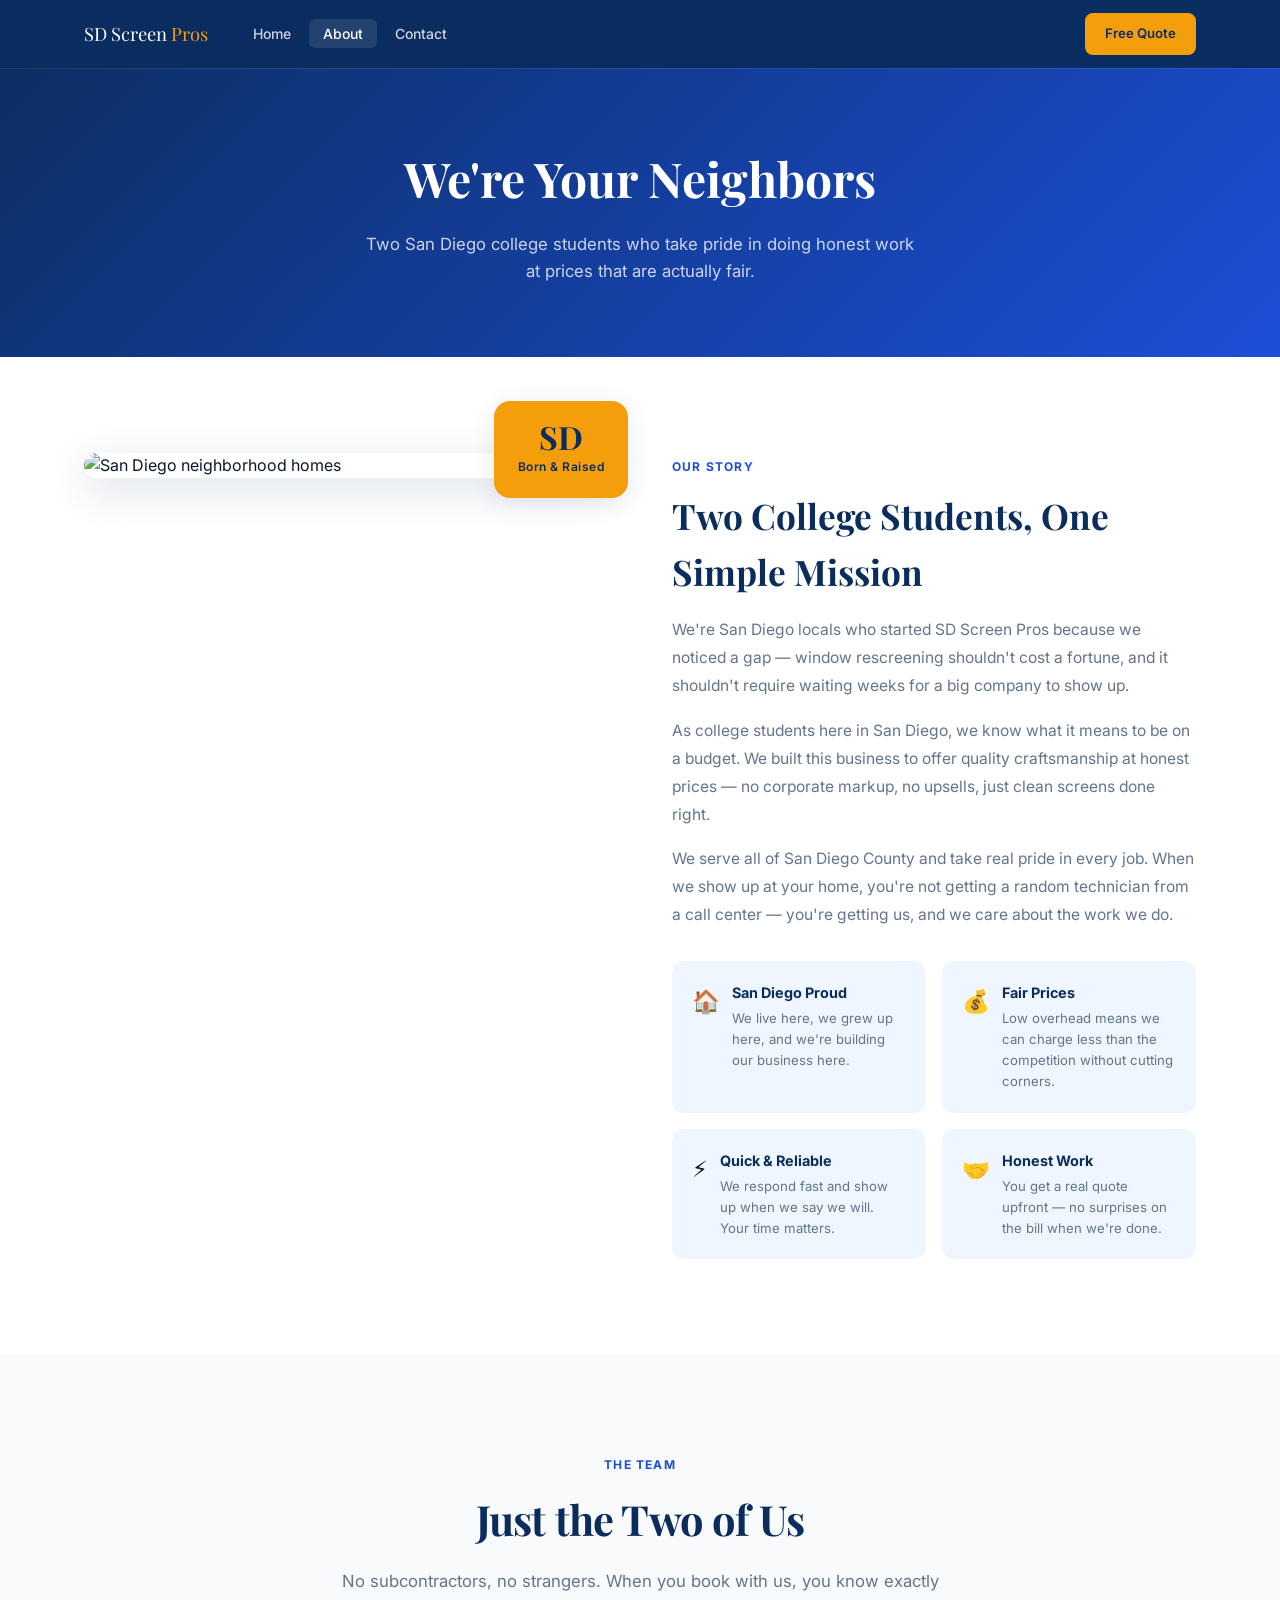
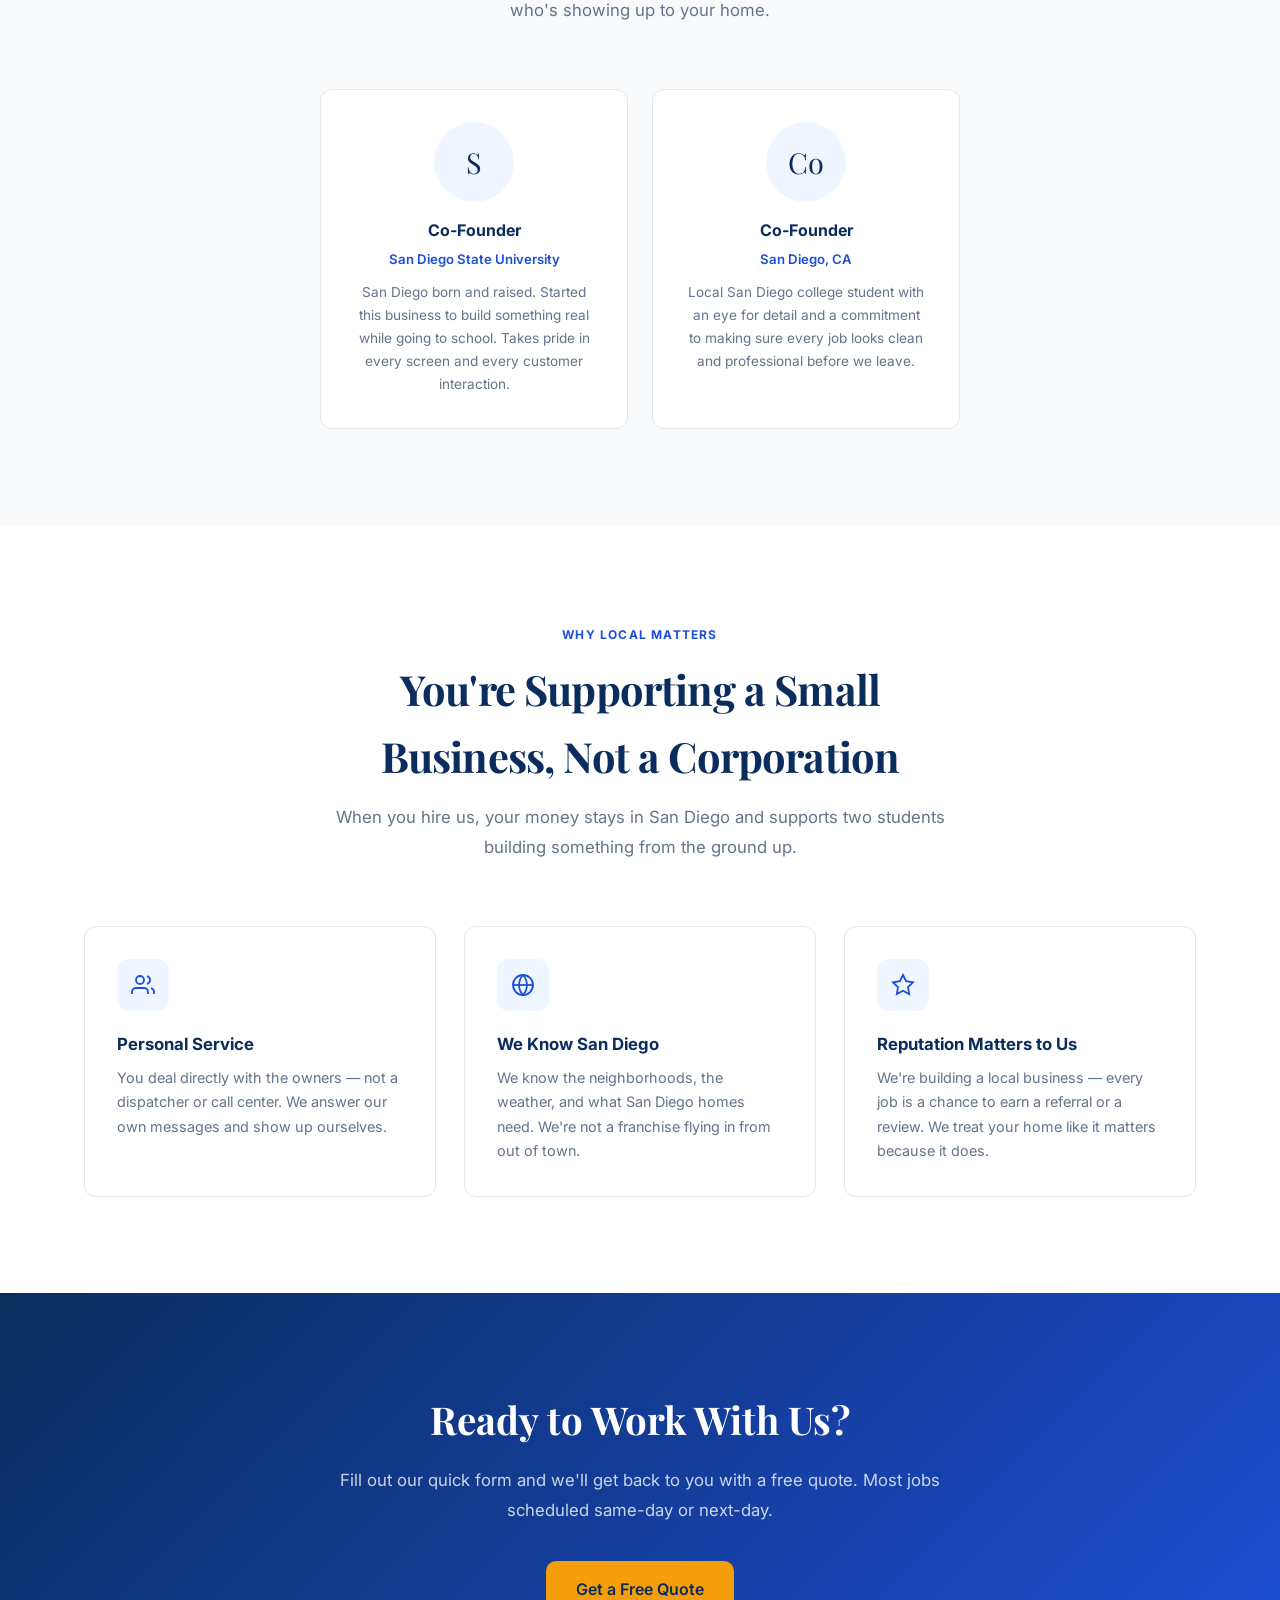
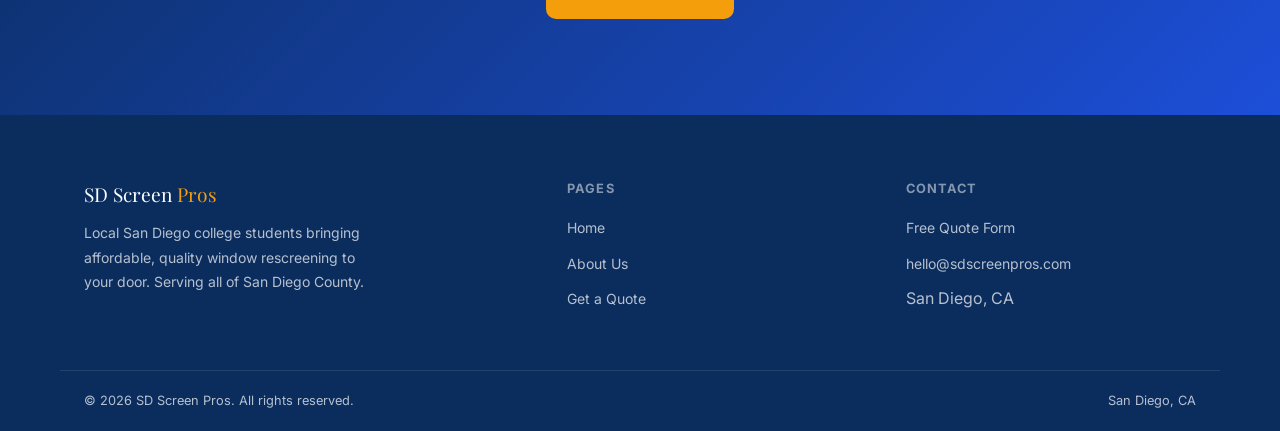
==== about.html @ 2695078f "Initial site — SD Screen Pros Home, About, Contact/quote pages with shared CSS. Pricing: $35/window " ====
<!DOCTYPE html>
<html lang="en">
<head>
  <meta charset="UTF-8" />
  <meta name="viewport" content="width=device-width, initial-scale=1.0" />
  <title>About Us — SD Screen Pros</title>
  <meta name="description" content="Two San Diego college students offering affordable window rescreening across San Diego County. Learn about our story and mission." />
  <link rel="preconnect" href="https://fonts.googleapis.com" />
  <link rel="preconnect" href="https://fonts.gstatic.com" crossorigin />
  <link rel="stylesheet" href="styles.css" />
</head>
<body>

  <nav class="nav" id="main-nav">
    <div class="nav-inner">
      <a href="index.html" class="nav-logo">SD Screen <span>Pros</span></a>
      <ul class="nav-links">
        <li><a href="index.html">Home</a></li>
        <li><a href="about.html" class="active">About</a></li>
        <li><a href="contact.html">Contact</a></li>
      </ul>
      <div style="margin-left:auto;">
        <a href="contact.html" class="btn btn-primary btn-sm nav-cta">Free Quote</a>
      </div>
      <button class="nav-hamburger" aria-label="Open menu" aria-expanded="false">
        <span></span><span></span><span></span>
      </button>
    </div>
  </nav>

  <div class="nav-drawer" id="nav-drawer">
    <a href="index.html">Home</a>
    <a href="about.html">About</a>
    <a href="contact.html">Contact</a>
    <a href="contact.html" class="btn btn-primary btn-md">Get Free Quote</a>
  </div>

  <main>

    <div class="page-hero">
      <h1>We're Your Neighbors</h1>
      <p>Two San Diego college students who take pride in doing honest work at prices that are actually fair.</p>
    </div>

    <!-- OUR STORY -->
    <section class="section">
      <div class="container">
        <div class="about-grid">
          <div class="about-img-wrap">
            <img
              src="https://images.unsplash.com/photo-1560518883-ce09059eeffa?w=800&q=80&fit=crop&auto=format"
              alt="San Diego neighborhood homes"
            />
            <div class="about-badge-float">
              <span class="big">SD</span>
              <span class="small">Born &amp; Raised</span>
            </div>
          </div>
          <div class="about-content">
            <span class="section-label">Our Story</span>
            <h2>Two College Students, One Simple Mission</h2>
            <p>We're San Diego locals who started SD Screen Pros because we noticed a gap — window rescreening shouldn't cost a fortune, and it shouldn't require waiting weeks for a big company to show up.</p>
            <p>As college students here in San Diego, we know what it means to be on a budget. We built this business to offer quality craftsmanship at honest prices — no corporate markup, no upsells, just clean screens done right.</p>
            <p>We serve all of San Diego County and take real pride in every job. When we show up at your home, you're not getting a random technician from a call center — you're getting us, and we care about the work we do.</p>

            <div class="about-values">
              <div class="value-item">
                <div class="value-icon">🏠</div>
                <div>
                  <h4>San Diego Proud</h4>
                  <p>We live here, we grew up here, and we're building our business here.</p>
                </div>
              </div>
              <div class="value-item">
                <div class="value-icon">💰</div>
                <div>
                  <h4>Fair Prices</h4>
                  <p>Low overhead means we can charge less than the competition without cutting corners.</p>
                </div>
              </div>
              <div class="value-item">
                <div class="value-icon">⚡</div>
                <div>
                  <h4>Quick &amp; Reliable</h4>
                  <p>We respond fast and show up when we say we will. Your time matters.</p>
                </div>
              </div>
              <div class="value-item">
                <div class="value-icon">🤝</div>
                <div>
                  <h4>Honest Work</h4>
                  <p>You get a real quote upfront — no surprises on the bill when we're done.</p>
                </div>
              </div>
            </div>
          </div>
        </div>
      </div>
    </section>

    <!-- TEAM -->
    <section class="section bg-cream">
      <div class="container">
        <div class="section-header">
          <span class="section-label">The Team</span>
          <h2>Just the Two of Us</h2>
          <p>No subcontractors, no strangers. When you book with us, you know exactly who's showing up to your home.</p>
        </div>
        <div class="team-grid" style="max-width:640px;margin:0 auto;">
          <div class="team-card">
            <div class="team-avatar">S</div>
            <h3>Co-Founder</h3>
            <p class="role">San Diego State University</p>
            <p>San Diego born and raised. Started this business to build something real while going to school. Takes pride in every screen and every customer interaction.</p>
          </div>
          <div class="team-card">
            <div class="team-avatar">Co</div>
            <h3>Co-Founder</h3>
            <p class="role">San Diego, CA</p>
            <p>Local San Diego college student with an eye for detail and a commitment to making sure every job looks clean and professional before we leave.</p>
          </div>
        </div>
      </div>
    </section>

    <!-- WHY LOCAL MATTERS -->
    <section class="section">
      <div class="container">
        <div class="section-header">
          <span class="section-label">Why Local Matters</span>
          <h2>You're Supporting a Small Business, Not a Corporation</h2>
          <p>When you hire us, your money stays in San Diego and supports two students building something from the ground up.</p>
        </div>
        <div class="features-grid">
          <div class="feature-card">
            <div class="feature-icon">
              <svg width="24" height="24" viewBox="0 0 24 24" fill="none" stroke="currentColor" stroke-width="1.8"><path d="M17 21v-2a4 4 0 0 0-4-4H5a4 4 0 0 0-4 4v2"/><circle cx="9" cy="7" r="4"/><path d="M23 21v-2a4 4 0 0 0-3-3.87"/><path d="M16 3.13a4 4 0 0 1 0 7.75"/></svg>
            </div>
            <h3>Personal Service</h3>
            <p>You deal directly with the owners — not a dispatcher or call center. We answer our own messages and show up ourselves.</p>
          </div>
          <div class="feature-card">
            <div class="feature-icon">
              <svg width="24" height="24" viewBox="0 0 24 24" fill="none" stroke="currentColor" stroke-width="1.8"><circle cx="12" cy="12" r="10"/><line x1="2" y1="12" x2="22" y2="12"/><path d="M12 2a15.3 15.3 0 0 1 4 10 15.3 15.3 0 0 1-4 10 15.3 15.3 0 0 1-4-10 15.3 15.3 0 0 1 4-10z"/></svg>
            </div>
            <h3>We Know San Diego</h3>
            <p>We know the neighborhoods, the weather, and what San Diego homes need. We're not a franchise flying in from out of town.</p>
          </div>
          <div class="feature-card">
            <div class="feature-icon">
              <svg width="24" height="24" viewBox="0 0 24 24" fill="none" stroke="currentColor" stroke-width="1.8"><polygon points="12 2 15.09 8.26 22 9.27 17 14.14 18.18 21.02 12 17.77 5.82 21.02 7 14.14 2 9.27 8.91 8.26 12 2"/></svg>
            </div>
            <h3>Reputation Matters to Us</h3>
            <p>We're building a local business — every job is a chance to earn a referral or a review. We treat your home like it matters because it does.</p>
          </div>
        </div>
      </div>
    </section>

    <!-- CTA -->
    <section class="cta-section">
      <div class="cta-inner">
        <h2>Ready to Work With Us?</h2>
        <p>Fill out our quick form and we'll get back to you with a free quote. Most jobs scheduled same-day or next-day.</p>
        <div class="cta-actions">
          <a href="contact.html" class="btn btn-primary btn-lg">Get a Free Quote</a>
        </div>
      </div>
    </section>

  </main>

  <footer class="footer">
    <div class="footer-top">
      <div class="footer-brand">
        <div class="footer-brand-name">SD Screen <span>Pros</span></div>
        <p class="footer-tagline">Local San Diego college students bringing affordable, quality window rescreening to your door. Serving all of San Diego County.</p>
      </div>
      <div class="footer-col">
        <h4>Pages</h4>
        <ul>
          <li><a href="index.html">Home</a></li>
          <li><a href="about.html">About Us</a></li>
          <li><a href="contact.html">Get a Quote</a></li>
        </ul>
      </div>
      <div class="footer-col">
        <h4>Contact</h4>
        <ul>
          <li><a href="contact.html">Free Quote Form</a></li>
          <li><a href="mailto:hello@sdscreenpros.com">hello@sdscreenpros.com</a></li>
          <li>San Diego, CA</li>
        </ul>
      </div>
    </div>
    <div class="footer-bottom">
      <span>&copy; 2026 SD Screen Pros. All rights reserved.</span>
      <span>San Diego, CA</span>
    </div>
  </footer>

  <script>
    const hamburger = document.querySelector('.nav-hamburger');
    const drawer = document.getElementById('nav-drawer');
    hamburger.addEventListener('click', () => {
      const open = drawer.classList.toggle('open');
      hamburger.setAttribute('aria-expanded', open);
    });
  </script>
</body>
</html>
---- styles.css ----
@import url('https://fonts.googleapis.com/css2?family=Inter:wght@400;500;600;700&family=Playfair+Display:wght@700&display=swap');

*, *::before, *::after { box-sizing: border-box; margin: 0; padding: 0; }

:root {
  --navy:   #0B2D5E;
  --blue:   #1D4ED8;
  --sky:    #3B82F6;
  --amber:  #F59E0B;
  --amber-dark: #D97706;
  --cream:  #F8FAFC;
  --light:  #EFF6FF;
  --stone:  #64748B;
  --dark:   #0F172A;
  --border: #E2E8F0;
  --radius: 12px;
  --shadow: 0 4px 24px rgba(11,45,94,0.10);
  --shadow-lg: 0 12px 40px rgba(11,45,94,0.16);
  --nav-h:  68px;
  --font:   'Inter', system-ui, sans-serif;
  --display:'Playfair Display', Georgia, serif;
  --max:    1160px;
}

html { scroll-behavior: smooth; }
body { font-family: var(--font); color: var(--dark); background: #fff; line-height: 1.6; }
img  { display: block; max-width: 100%; }
a    { color: inherit; text-decoration: none; }
ul   { list-style: none; }

/* ── NAV ── */
.nav {
  position: fixed; top: 0; left: 0; right: 0; z-index: 100;
  height: var(--nav-h);
  background: rgba(11,45,94,0.97);
  backdrop-filter: blur(12px);
  box-shadow: 0 1px 0 rgba(255,255,255,0.08);
}
.nav-inner {
  max-width: var(--max); margin: 0 auto; padding: 0 24px;
  height: 100%; display: flex; align-items: center; gap: 32px;
}
.nav-logo {
  font-family: var(--display); font-size: 1.15rem;
  color: #fff; flex-shrink: 0; letter-spacing: -0.01em;
}
.nav-logo span { color: var(--amber); }
.nav-links { display: flex; gap: 4px; flex: 1; }
.nav-links a {
  font-size: 0.875rem; font-weight: 500; color: rgba(255,255,255,0.8);
  padding: 6px 14px; border-radius: 6px; transition: all 0.2s;
}
.nav-links a:hover, .nav-links a.active { color: #fff; background: rgba(255,255,255,0.1); }
.nav-cta {
  background: var(--amber); color: var(--navy) !important;
  font-weight: 700; padding: 8px 18px !important;
  border-radius: 8px !important; background: var(--amber) !important;
}
.nav-cta:hover { background: var(--amber-dark) !important; }
.nav-hamburger {
  display: none; background: none; border: none; cursor: pointer;
  padding: 6px; margin-left: auto;
}
.nav-hamburger span {
  display: block; width: 22px; height: 2px;
  background: #fff; margin: 5px 0; border-radius: 2px; transition: 0.3s;
}

/* ── BUTTONS ── */
.btn {
  display: inline-flex; align-items: center; justify-content: center;
  gap: 8px; font-family: var(--font); font-weight: 600;
  border-radius: 10px; cursor: pointer; border: 2px solid transparent;
  transition: all 0.2s; text-decoration: none; white-space: nowrap;
}
.btn-primary { background: var(--amber); color: var(--navy); border-color: var(--amber); }
.btn-primary:hover { background: var(--amber-dark); border-color: var(--amber-dark); transform: translateY(-1px); box-shadow: 0 4px 16px rgba(245,158,11,0.35); }
.btn-outline { background: transparent; color: #fff; border-color: rgba(255,255,255,0.5); }
.btn-outline:hover { background: rgba(255,255,255,0.1); border-color: #fff; }
.btn-navy { background: var(--navy); color: #fff; border-color: var(--navy); }
.btn-navy:hover { background: #0a2550; transform: translateY(-1px); box-shadow: var(--shadow); }
.btn-lg { padding: 14px 28px; font-size: 1rem; }
.btn-md { padding: 11px 22px; font-size: 0.9rem; }
.btn-sm { padding: 8px 16px; font-size: 0.825rem; }

/* ── HERO ── */
.hero {
  padding-top: var(--nav-h);
  background: linear-gradient(135deg, var(--navy) 0%, #1a4a8a 60%, #1D4ED8 100%);
  min-height: 92vh; display: flex; align-items: center; position: relative; overflow: hidden;
}
.hero::before {
  content: ''; position: absolute; inset: 0;
  background: url("data:image/svg+xml,%3Csvg width='60' height='60' viewBox='0 0 60 60' xmlns='http://www.w3.org/2000/svg'%3E%3Cg fill='none' fill-rule='evenodd'%3E%3Cg fill='%23ffffff' fill-opacity='0.03'%3E%3Cpath d='M36 34v-4h-2v4h-4v2h4v4h2v-4h4v-2h-4zm0-30V0h-2v4h-4v2h4v4h2V6h4V4h-4zM6 34v-4H4v4H0v2h4v4h2v-4h4v-2H6zM6 4V0H4v4H0v2h4v4h2V6h4V4H6z'/%3E%3C/g%3E%3C/g%3E%3C/svg%3E");
}
.hero-inner {
  max-width: var(--max); margin: 0 auto; padding: 80px 24px;
  display: grid; grid-template-columns: 1fr 420px; gap: 64px; align-items: center;
  position: relative; z-index: 1;
}
.hero-badge {
  display: inline-flex; align-items: center; gap: 8px;
  background: rgba(245,158,11,0.15); border: 1px solid rgba(245,158,11,0.35);
  color: var(--amber); font-size: 0.8rem; font-weight: 600;
  letter-spacing: 0.06em; text-transform: uppercase;
  padding: 6px 14px; border-radius: 999px; margin-bottom: 20px;
}
.hero-badge::before { content: '●'; font-size: 0.5rem; }
.hero h1 {
  font-family: var(--display); font-size: clamp(2.4rem, 5vw, 3.6rem);
  color: #fff; line-height: 1.15; margin-bottom: 20px; letter-spacing: -0.02em;
}
.hero h1 em { font-style: normal; color: var(--amber); }
.hero-sub { font-size: 1.1rem; color: rgba(255,255,255,0.78); margin-bottom: 36px; max-width: 520px; line-height: 1.75; }
.hero-actions { display: flex; gap: 14px; flex-wrap: wrap; margin-bottom: 48px; }
.hero-trust { display: flex; gap: 24px; flex-wrap: wrap; }
.trust-item { display: flex; align-items: center; gap: 8px; color: rgba(255,255,255,0.7); font-size: 0.85rem; }
.trust-item svg { color: var(--amber); flex-shrink: 0; }

.hero-card {
  background: #fff; border-radius: 20px; padding: 36px; box-shadow: var(--shadow-lg);
}
.hero-card-title { font-size: 1.1rem; font-weight: 700; color: var(--navy); margin-bottom: 4px; }
.hero-card-sub { font-size: 0.875rem; color: var(--stone); margin-bottom: 28px; }
.price-row {
  display: flex; justify-content: space-between; align-items: center;
  padding: 14px 0; border-bottom: 1px solid var(--border);
}
.price-row:last-of-type { border-bottom: none; margin-bottom: 24px; }
.price-label { font-size: 0.9rem; font-weight: 500; color: var(--dark); }
.price-amount { font-size: 1.05rem; font-weight: 700; color: var(--navy); }
.price-note { font-size: 0.75rem; color: var(--stone); font-weight: 400; }

/* ── SECTION COMMONS ── */
.section { padding: 96px 0; }
.section-sm { padding: 64px 0; }
.container { max-width: var(--max); margin: 0 auto; padding: 0 24px; }
.section-label {
  display: inline-block; font-size: 0.75rem; font-weight: 700;
  letter-spacing: 0.1em; text-transform: uppercase;
  color: var(--blue); margin-bottom: 12px;
}
.section-header { text-align: center; max-width: 640px; margin: 0 auto 64px; }
.section-header h2 {
  font-family: var(--display); font-size: clamp(1.8rem, 3.5vw, 2.6rem);
  color: var(--navy); margin-bottom: 14px; letter-spacing: -0.02em;
}
.section-header p { color: var(--stone); font-size: 1.05rem; line-height: 1.75; }
.bg-cream { background: var(--cream); }
.bg-navy { background: var(--navy); }
.bg-light { background: var(--light); }

/* ── WHY US ── */
.features-grid {
  display: grid; grid-template-columns: repeat(3, 1fr); gap: 28px;
}
.feature-card {
  background: #fff; border-radius: var(--radius); padding: 32px;
  border: 1px solid var(--border); transition: all 0.25s;
}
.feature-card:hover { box-shadow: var(--shadow); transform: translateY(-3px); }
.feature-icon {
  width: 52px; height: 52px; border-radius: 12px;
  background: var(--light); display: flex; align-items: center;
  justify-content: center; margin-bottom: 20px; color: var(--blue);
}
.feature-card h3 { font-size: 1.05rem; font-weight: 700; color: var(--navy); margin-bottom: 8px; }
.feature-card p { font-size: 0.9rem; color: var(--stone); line-height: 1.7; }

/* ── HOW IT WORKS ── */
.steps-grid { display: grid; grid-template-columns: repeat(3, 1fr); gap: 32px; position: relative; }
.steps-grid::before {
  content: ''; position: absolute; top: 36px; left: 15%; right: 15%; height: 2px;
  background: repeating-linear-gradient(90deg, var(--border) 0, var(--border) 8px, transparent 8px, transparent 16px);
  z-index: 0;
}
.step { text-align: center; position: relative; z-index: 1; }
.step-num {
  width: 72px; height: 72px; border-radius: 50%;
  background: var(--navy); color: #fff;
  font-family: var(--display); font-size: 1.5rem; font-weight: 700;
  display: flex; align-items: center; justify-content: center;
  margin: 0 auto 20px; box-shadow: 0 4px 16px rgba(11,45,94,0.25);
}
.step h3 { font-size: 1rem; font-weight: 700; color: var(--navy); margin-bottom: 8px; }
.step p { font-size: 0.875rem; color: var(--stone); line-height: 1.7; }

/* ── PRICING ── */
.pricing-card {
  max-width: 520px; margin: 0 auto;
  background: #fff; border-radius: 20px; padding: 48px;
  box-shadow: var(--shadow-lg); border: 2px solid var(--light); text-align: center;
}
.pricing-main-price {
  font-family: var(--display); font-size: 3.5rem; color: var(--navy);
  font-weight: 700; line-height: 1; margin: 16px 0 4px;
}
.pricing-main-price span { font-size: 1.4rem; font-weight: 400; color: var(--stone); }
.pricing-desc { color: var(--stone); font-size: 0.95rem; margin-bottom: 32px; }
.pricing-features { text-align: left; margin-bottom: 36px; }
.pricing-features li {
  display: flex; align-items: flex-start; gap: 10px;
  padding: 10px 0; border-bottom: 1px solid var(--border);
  font-size: 0.9rem; color: var(--dark);
}
.pricing-features li:last-child { border-bottom: none; }
.check { color: var(--blue); flex-shrink: 0; margin-top: 2px; }

/* ── CTA BANNER ── */
.cta-section { padding: 96px 0; background: linear-gradient(135deg, var(--navy), #1D4ED8); }
.cta-inner { max-width: 680px; margin: 0 auto; text-align: center; padding: 0 24px; }
.cta-inner h2 { font-family: var(--display); font-size: clamp(1.8rem, 3vw, 2.4rem); color: #fff; margin-bottom: 16px; }
.cta-inner p { color: rgba(255,255,255,0.78); font-size: 1.05rem; margin-bottom: 36px; line-height: 1.75; }
.cta-actions { display: flex; gap: 14px; justify-content: center; flex-wrap: wrap; }

/* ── ABOUT PAGE ── */
.page-hero {
  padding: calc(var(--nav-h) + 72px) 24px 72px;
  background: linear-gradient(135deg, var(--navy), #1D4ED8);
  text-align: center;
}
.page-hero h1 { font-family: var(--display); font-size: clamp(2rem, 4vw, 3rem); color: #fff; margin-bottom: 14px; }
.page-hero p { color: rgba(255,255,255,0.78); font-size: 1.05rem; max-width: 560px; margin: 0 auto; }

.about-grid { display: grid; grid-template-columns: 1fr 1fr; gap: 64px; align-items: start; }
.about-img-wrap { position: relative; }
.about-img-wrap img { width: 100%; border-radius: 20px; box-shadow: var(--shadow-lg); }
.about-badge-float {
  position: absolute; bottom: -20px; right: -20px;
  background: var(--amber); color: var(--navy);
  border-radius: 16px; padding: 20px 24px; text-align: center;
  box-shadow: var(--shadow);
}
.about-badge-float .big { font-family: var(--display); font-size: 2rem; font-weight: 700; display: block; line-height: 1; }
.about-badge-float .small { font-size: 0.75rem; font-weight: 600; letter-spacing: 0.04em; }
.about-content h2 { font-family: var(--display); font-size: clamp(1.6rem, 3vw, 2.2rem); color: var(--navy); margin-bottom: 16px; }
.about-content p { color: var(--stone); font-size: 0.975rem; line-height: 1.8; margin-bottom: 16px; }
.about-values { display: grid; grid-template-columns: 1fr 1fr; gap: 16px; margin-top: 32px; }
.value-item {
  background: var(--light); border-radius: 12px; padding: 20px;
  display: flex; gap: 12px; align-items: flex-start;
}
.value-icon { font-size: 1.4rem; flex-shrink: 0; margin-top: 2px; }
.value-item h4 { font-size: 0.9rem; font-weight: 700; color: var(--navy); margin-bottom: 4px; }
.value-item p { font-size: 0.825rem; color: var(--stone); line-height: 1.6; margin: 0; }

/* ── TEAM ── */
.team-grid { display: grid; grid-template-columns: repeat(auto-fit, minmax(240px, 1fr)); gap: 24px; }
.team-card {
  background: #fff; border-radius: var(--radius); padding: 32px;
  border: 1px solid var(--border); text-align: center; transition: all 0.25s;
}
.team-card:hover { box-shadow: var(--shadow); transform: translateY(-3px); }
.team-avatar {
  width: 80px; height: 80px; border-radius: 50%;
  background: var(--light); margin: 0 auto 16px;
  display: flex; align-items: center; justify-content: center;
  font-family: var(--display); font-size: 1.8rem; color: var(--navy);
}
.team-card h3 { font-size: 1rem; font-weight: 700; color: var(--navy); margin-bottom: 4px; }
.team-card .role { font-size: 0.825rem; color: var(--blue); font-weight: 600; margin-bottom: 10px; }
.team-card p { font-size: 0.85rem; color: var(--stone); line-height: 1.7; }

/* ── CONTACT / QUOTE FORM ── */
.contact-grid { display: grid; grid-template-columns: 340px 1fr; gap: 48px; align-items: start; }
.contact-info h2 { font-family: var(--display); font-size: 1.8rem; color: var(--navy); margin-bottom: 12px; }
.contact-info > p { color: var(--stone); font-size: 0.95rem; line-height: 1.75; margin-bottom: 32px; }
.contact-detail { display: flex; gap: 14px; margin-bottom: 20px; align-items: flex-start; }
.contact-detail-icon {
  width: 42px; height: 42px; border-radius: 10px; background: var(--light);
  display: flex; align-items: center; justify-content: center;
  color: var(--blue); flex-shrink: 0;
}
.contact-detail-text strong { display: block; font-size: 0.8rem; font-weight: 600; color: var(--stone); text-transform: uppercase; letter-spacing: 0.05em; margin-bottom: 2px; }
.contact-detail-text span { font-size: 0.95rem; color: var(--dark); }

.quote-form {
  background: #fff; border-radius: 20px; padding: 40px;
  box-shadow: var(--shadow-lg); border: 1px solid var(--border);
}
.quote-form h3 { font-size: 1.25rem; font-weight: 700; color: var(--navy); margin-bottom: 4px; }
.quote-form .form-sub { font-size: 0.875rem; color: var(--stone); margin-bottom: 28px; }
.form-row { display: grid; grid-template-columns: 1fr 1fr; gap: 16px; }
.form-group { margin-bottom: 18px; }
.form-group label { display: block; font-size: 0.825rem; font-weight: 600; color: var(--dark); margin-bottom: 6px; }
.form-group input,
.form-group select,
.form-group textarea {
  width: 100%; padding: 11px 14px; border: 1.5px solid var(--border);
  border-radius: 8px; font-family: var(--font); font-size: 0.9rem;
  color: var(--dark); background: #fff; transition: border-color 0.2s;
  outline: none;
}
.form-group input:focus,
.form-group select:focus,
.form-group textarea:focus { border-color: var(--sky); box-shadow: 0 0 0 3px rgba(59,130,246,0.12); }
.form-group textarea { resize: vertical; min-height: 110px; }
.form-submit { width: 100%; padding: 14px; font-size: 1rem; border: none; }
.form-success {
  display: none; text-align: center; padding: 24px;
  background: #f0fdf4; border-radius: 12px; color: #166534;
}
.form-success.show { display: block; }

/* ── FOOTER ── */
.footer { background: var(--navy); color: rgba(255,255,255,0.7); }
.footer-top {
  max-width: var(--max); margin: 0 auto; padding: 64px 24px 48px;
  display: grid; grid-template-columns: 1.5fr 1fr 1fr; gap: 48px;
}
.footer-brand-name { font-family: var(--display); font-size: 1.2rem; color: #fff; margin-bottom: 12px; }
.footer-brand-name span { color: var(--amber); }
.footer-tagline { font-size: 0.875rem; line-height: 1.75; max-width: 280px; }
.footer-col h4 { font-size: 0.8rem; font-weight: 700; text-transform: uppercase; letter-spacing: 0.08em; color: rgba(255,255,255,0.5); margin-bottom: 16px; }
.footer-col ul li { margin-bottom: 10px; }
.footer-col ul li a { font-size: 0.875rem; transition: color 0.2s; }
.footer-col ul li a:hover { color: #fff; }
.footer-bottom {
  border-top: 1px solid rgba(255,255,255,0.1);
  max-width: var(--max); margin: 0 auto; padding: 20px 24px;
  display: flex; justify-content: space-between; align-items: center;
  font-size: 0.8rem;
}

/* ── MOBILE ── */
.nav-drawer {
  position: fixed; top: var(--nav-h); left: 0; right: 0; bottom: 0;
  background: var(--navy); z-index: 99; display: flex; flex-direction: column;
  padding: 24px; gap: 8px; transform: translateX(100%); transition: transform 0.3s;
}
.nav-drawer.open { transform: translateX(0); }
.nav-drawer a {
  color: rgba(255,255,255,0.85); font-size: 1.1rem; font-weight: 500;
  padding: 14px 16px; border-radius: 10px; transition: all 0.2s;
}
.nav-drawer a:hover { background: rgba(255,255,255,0.1); color: #fff; }
.nav-drawer .btn-primary { margin-top: 8px; text-align: center; }

@media (max-width: 900px) {
  .nav-links { display: none; }
  .nav-cta { display: none; }
  .nav-hamburger { display: block; }
  .hero-inner { grid-template-columns: 1fr; gap: 48px; }
  .hero-card { max-width: 420px; }
  .features-grid { grid-template-columns: 1fr; }
  .steps-grid { grid-template-columns: 1fr; }
  .steps-grid::before { display: none; }
  .about-grid { grid-template-columns: 1fr; }
  .about-badge-float { display: none; }
  .contact-grid { grid-template-columns: 1fr; }
  .form-row { grid-template-columns: 1fr; }
  .footer-top { grid-template-columns: 1fr; gap: 32px; }
  .footer-bottom { flex-direction: column; gap: 8px; text-align: center; }
}
@media (max-width: 600px) {
  .hero-actions { flex-direction: column; }
  .hero-actions .btn { width: 100%; }
  .pricing-card { padding: 32px 24px; }
  .quote-form { padding: 28px 20px; }
  .team-grid { grid-template-columns: 1fr; }
}
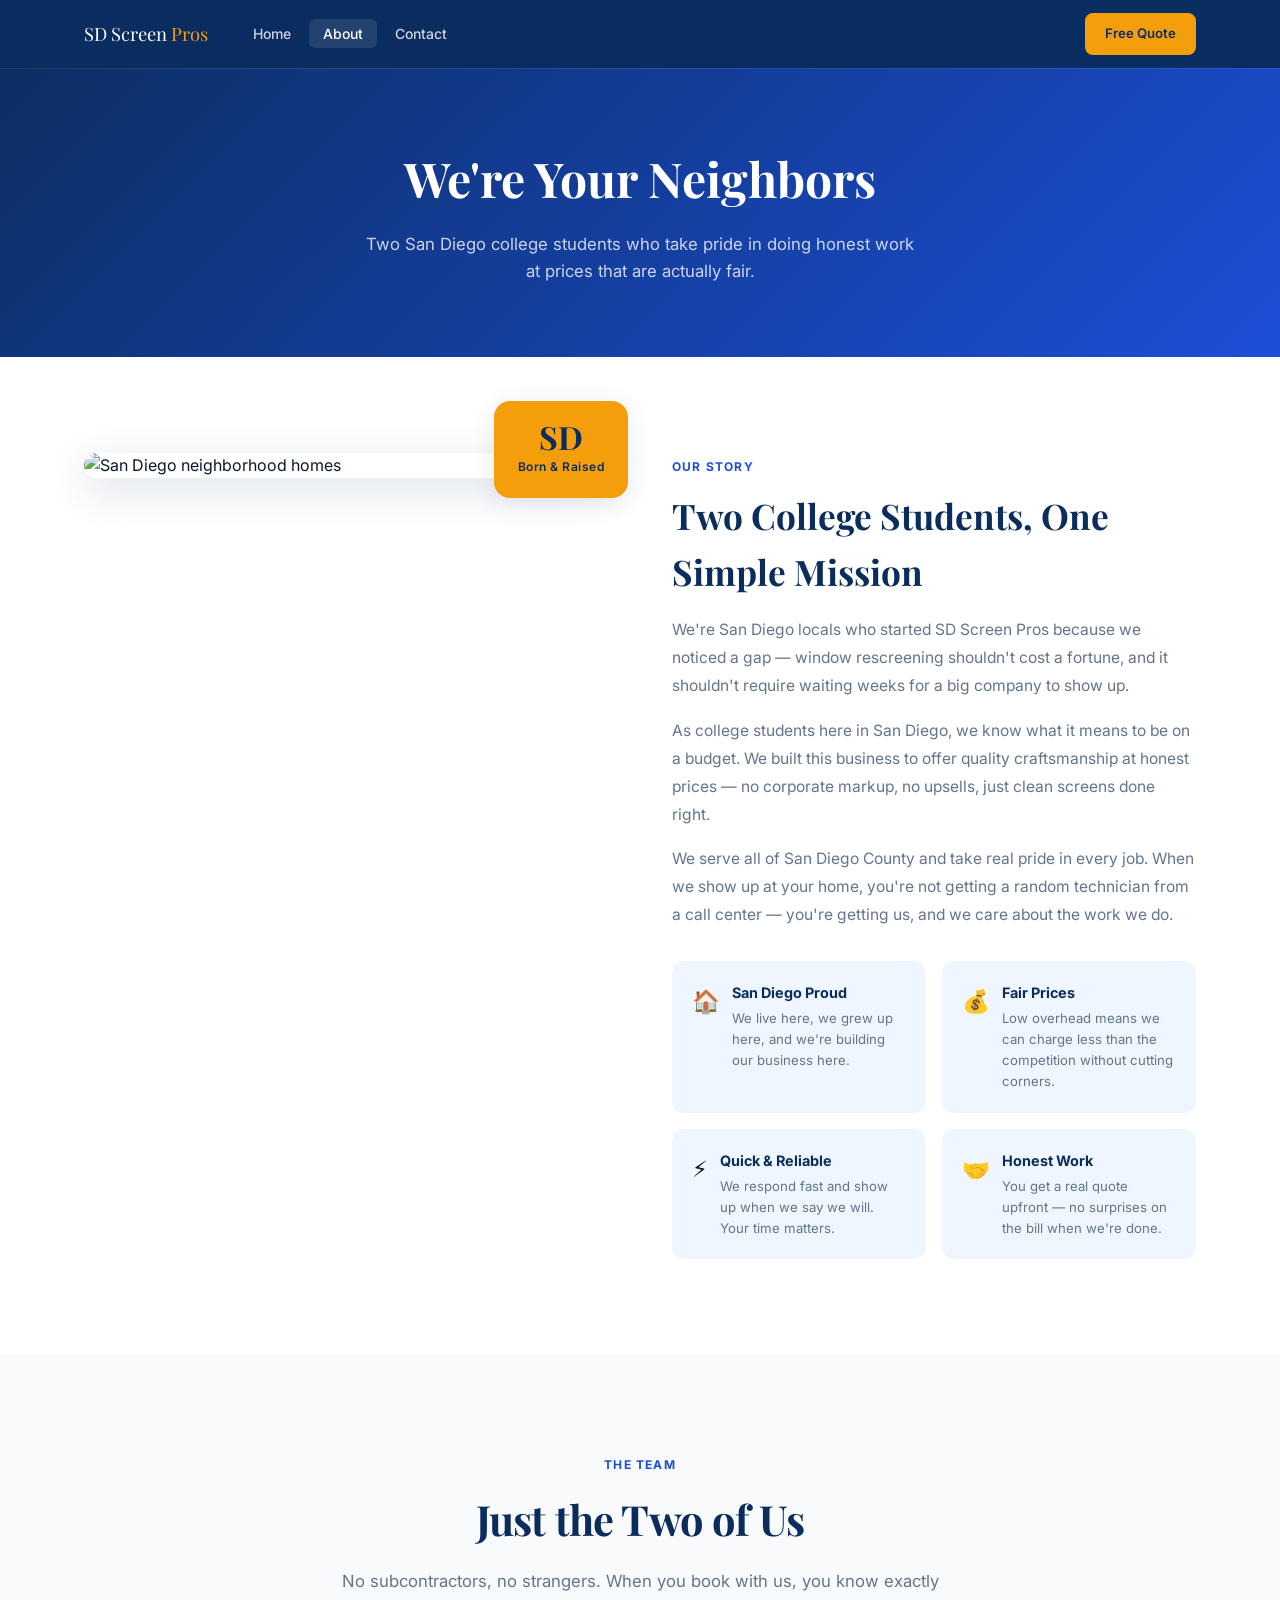
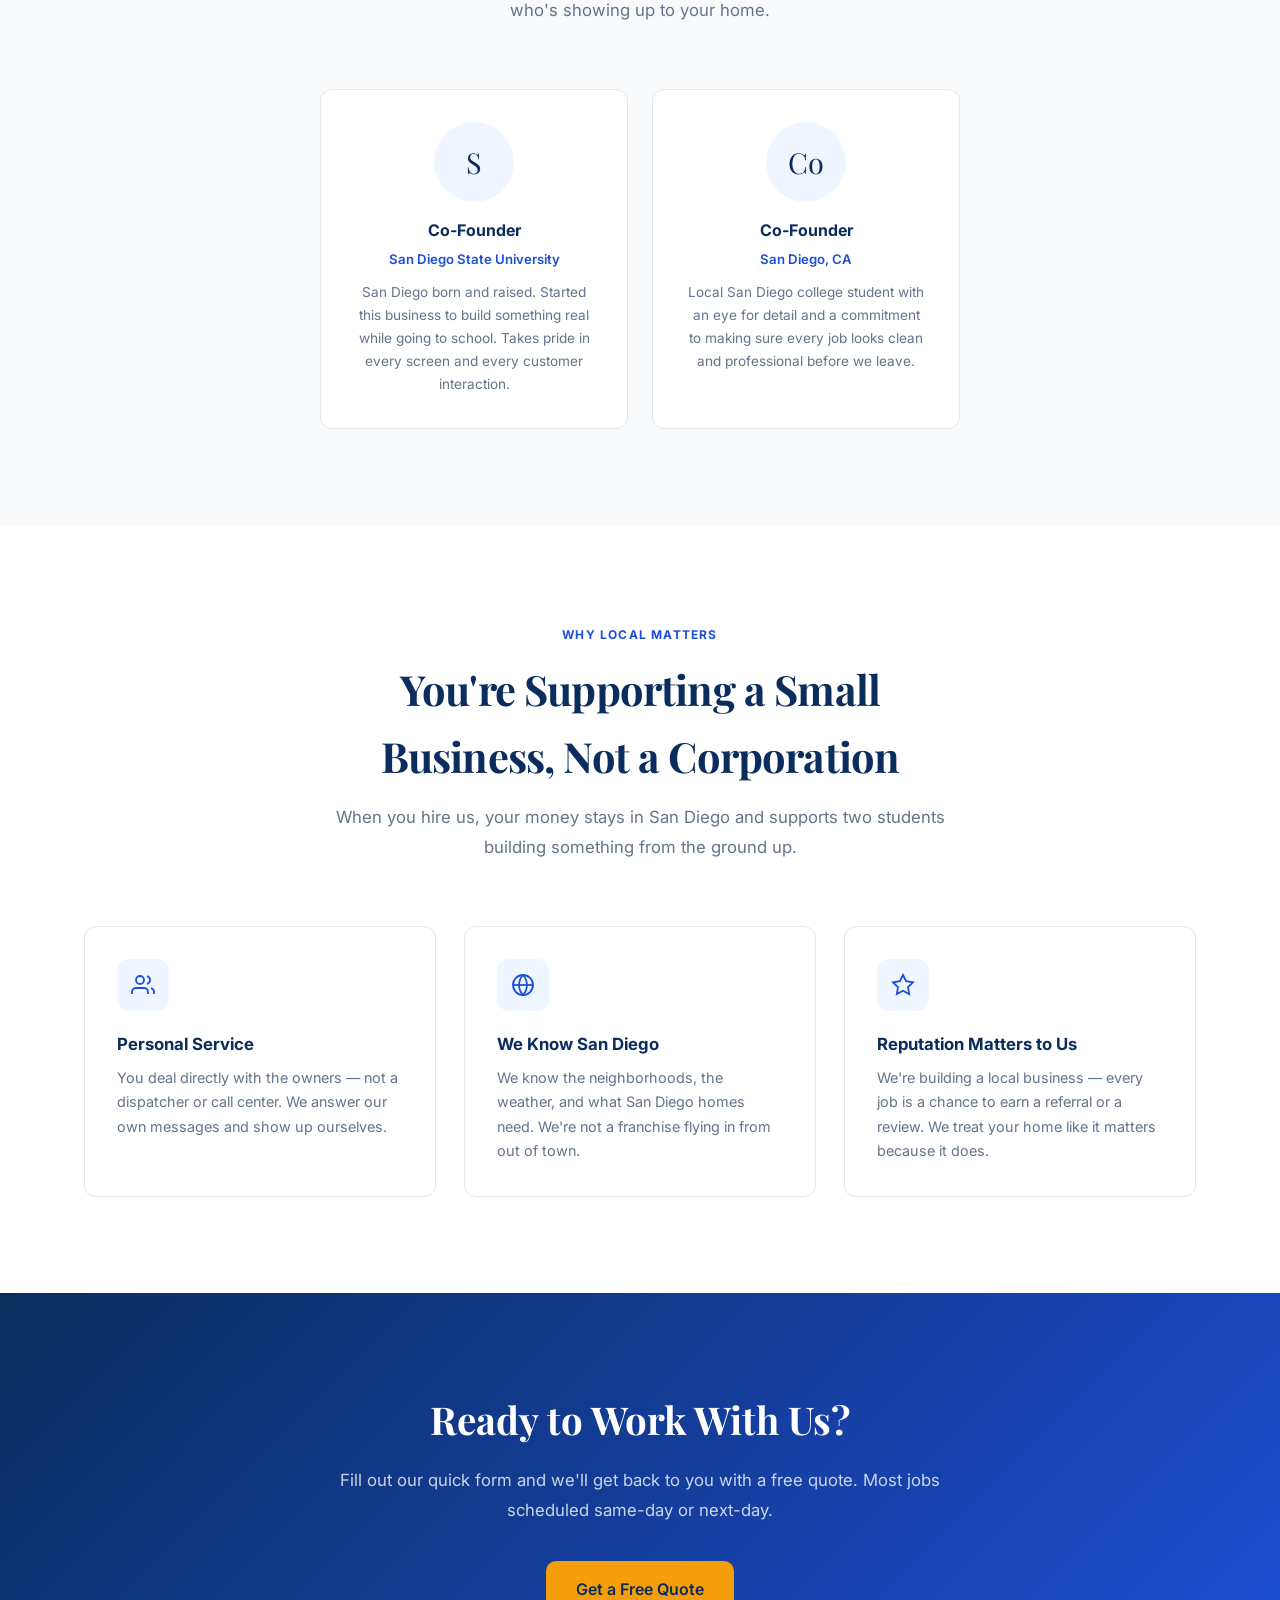
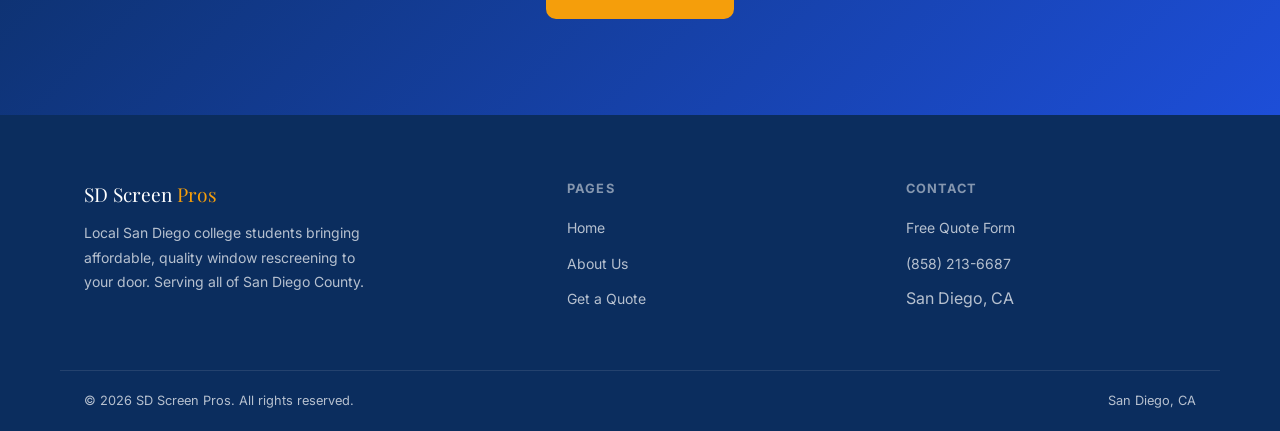
==== commit 9cf37222: "Replace email with phone number, wire up Formspree Contact: (858) 213-6687 across all pages Form act" ====
--- a/about.html
+++ b/about.html
@@ -188,7 +188,7 @@
         <h4>Contact</h4>
         <ul>
           <li><a href="contact.html">Free Quote Form</a></li>
-          <li><a href="mailto:hello@sdscreenpros.com">hello@sdscreenpros.com</a></li>
+          <li><a href="tel:8582136687">(858) 213-6687</a></li>
           <li>San Diego, CA</li>
         </ul>
       </div>
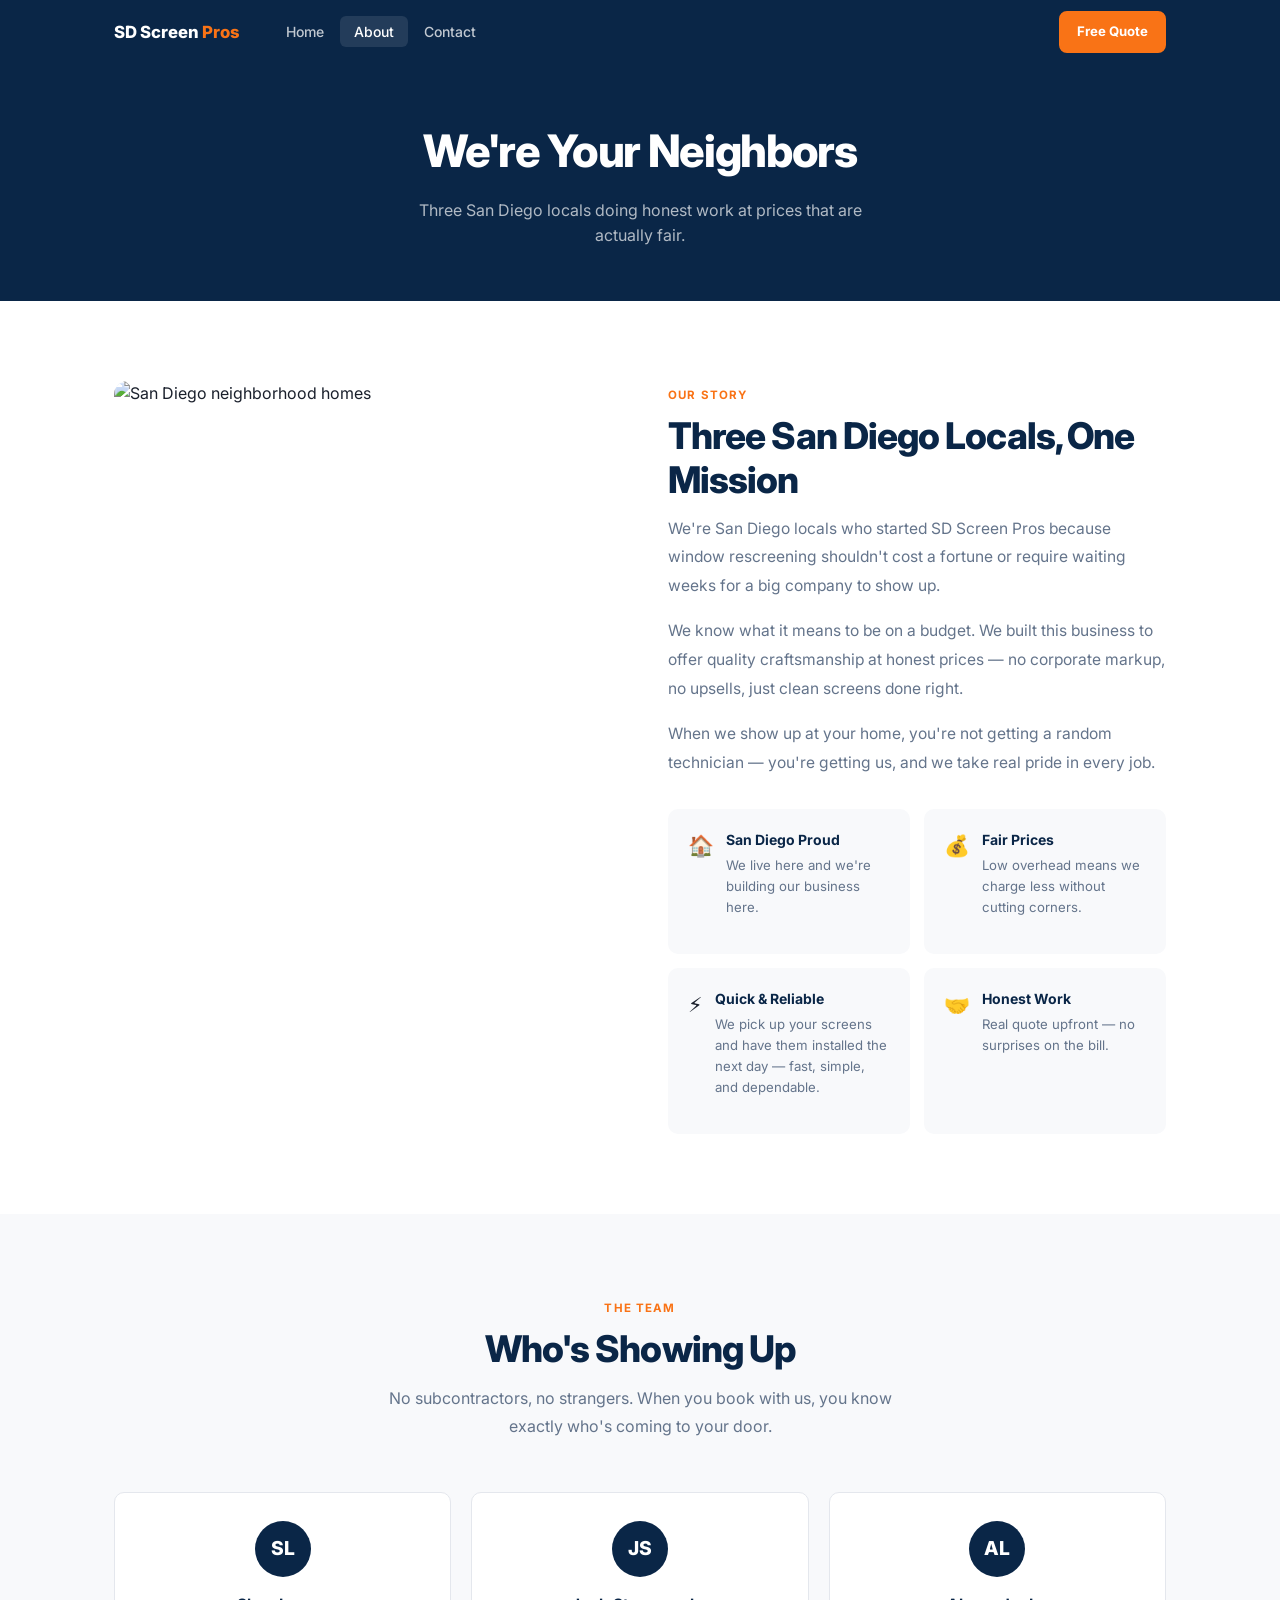
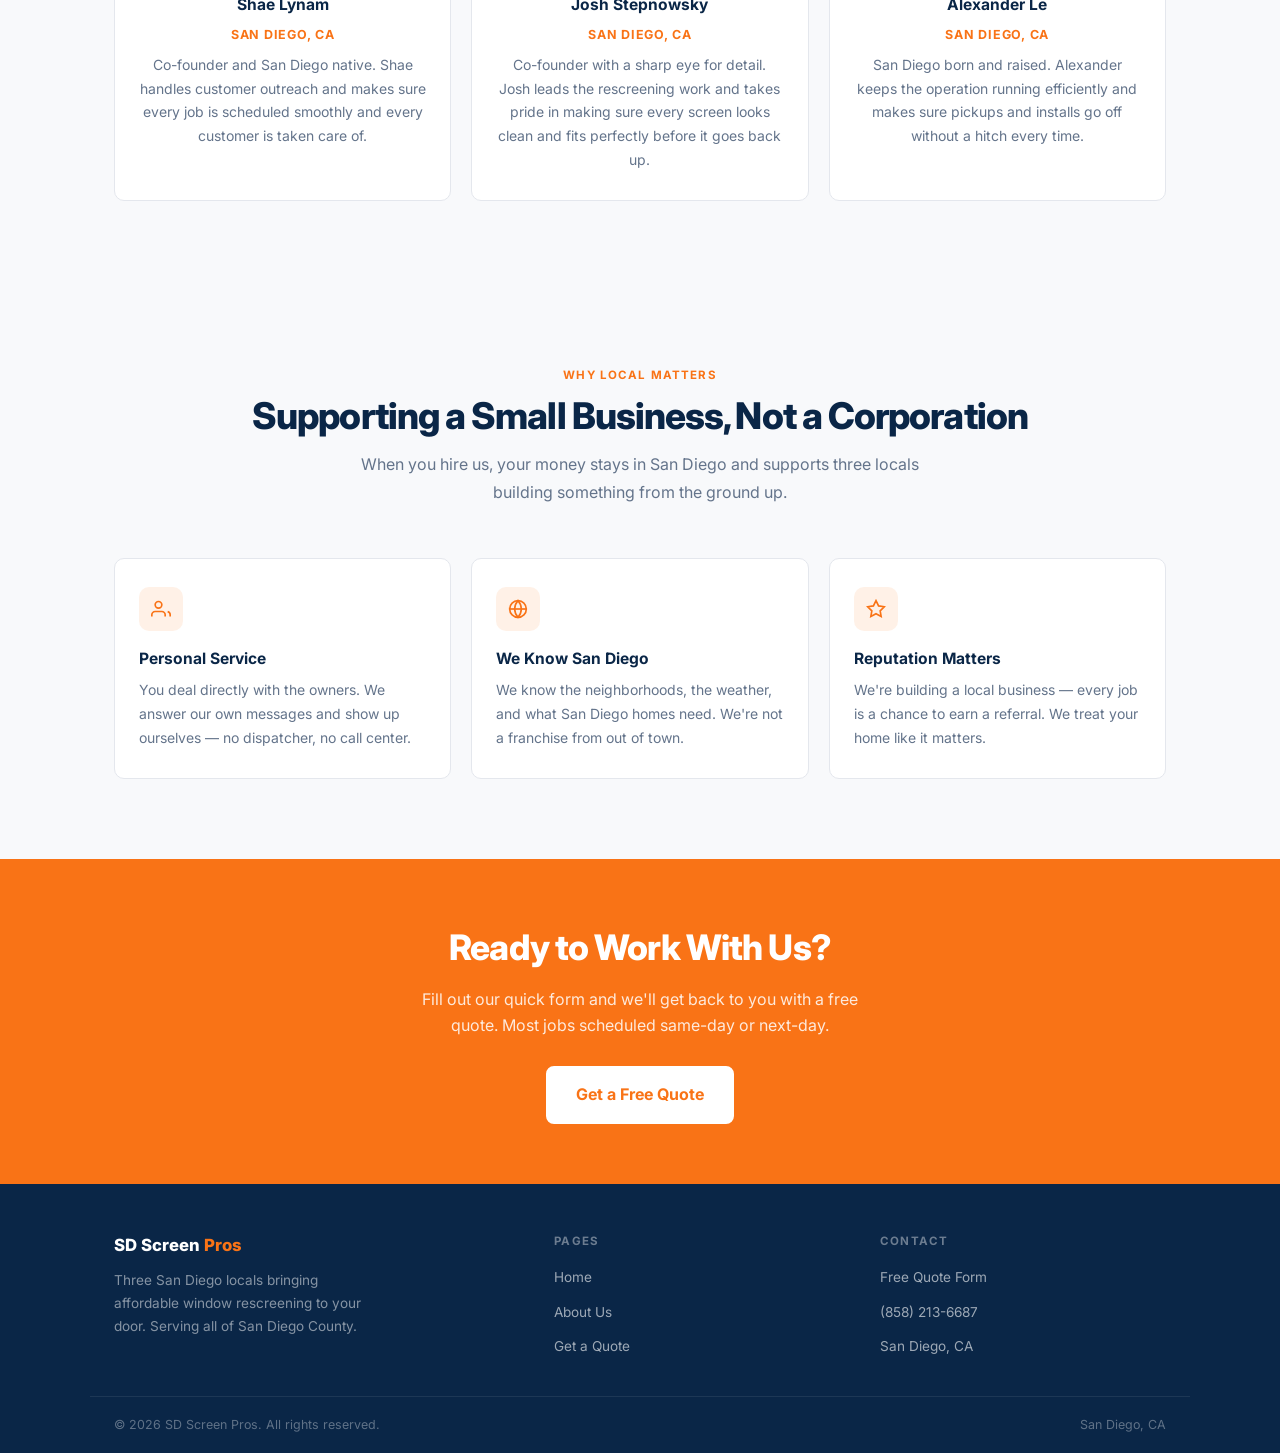
==== commit bf6cd574: "Redesign with navy/orange theme, overnight process, team section, updated pricing - Navy + orange co" ====
--- a/about.html
+++ b/about.html
@@ -4,14 +4,14 @@
   <meta charset="UTF-8" />
   <meta name="viewport" content="width=device-width, initial-scale=1.0" />
   <title>About Us — SD Screen Pros</title>
-  <meta name="description" content="Two San Diego college students offering affordable window rescreening across San Diego County. Learn about our story and mission." />
+  <meta name="description" content="Two San Diego college students offering affordable window rescreening across San Diego County. Learn about our story." />
   <link rel="preconnect" href="https://fonts.googleapis.com" />
   <link rel="preconnect" href="https://fonts.gstatic.com" crossorigin />
   <link rel="stylesheet" href="styles.css" />
 </head>
 <body>
 
-  <nav class="nav" id="main-nav">
+  <nav class="nav">
     <div class="nav-inner">
       <a href="index.html" class="nav-logo">SD Screen <span>Pros</span></a>
       <ul class="nav-links">
@@ -19,9 +19,7 @@
         <li><a href="about.html" class="active">About</a></li>
         <li><a href="contact.html">Contact</a></li>
       </ul>
-      <div style="margin-left:auto;">
-        <a href="contact.html" class="btn btn-primary btn-sm nav-cta">Free Quote</a>
-      </div>
+      <a href="contact.html" class="btn btn-orange btn-sm nav-btn">Free Quote</a>
       <button class="nav-hamburger" aria-label="Open menu" aria-expanded="false">
         <span></span><span></span><span></span>
       </button>
@@ -32,64 +30,61 @@
     <a href="index.html">Home</a>
     <a href="about.html">About</a>
     <a href="contact.html">Contact</a>
-    <a href="contact.html" class="btn btn-primary btn-md">Get Free Quote</a>
+    <a href="contact.html" class="drawer-btn btn btn-orange btn-md">Get Free Quote</a>
   </div>
 
   <main>
 
-    <div class="page-hero">
+    <div class="page-header">
       <h1>We're Your Neighbors</h1>
-      <p>Two San Diego college students who take pride in doing honest work at prices that are actually fair.</p>
+      <p>Three San Diego locals doing honest work at prices that are actually fair.</p>
     </div>
 
     <!-- OUR STORY -->
     <section class="section">
       <div class="container">
-        <div class="about-grid">
-          <div class="about-img-wrap">
+        <div class="about-split">
+          <div>
             <img
-              src="https://images.unsplash.com/photo-1560518883-ce09059eeffa?w=800&q=80&fit=crop&auto=format"
+              src="https://images.unsplash.com/photo-1582268611958-ebfd161ef9cf?w=700&q=80&fit=crop&auto=format"
               alt="San Diego neighborhood homes"
+              class="about-photo"
             />
-            <div class="about-badge-float">
-              <span class="big">SD</span>
-              <span class="small">Born &amp; Raised</span>
-            </div>
-          </div>
-          <div class="about-content">
-            <span class="section-label">Our Story</span>
-            <h2>Two College Students, One Simple Mission</h2>
-            <p>We're San Diego locals who started SD Screen Pros because we noticed a gap — window rescreening shouldn't cost a fortune, and it shouldn't require waiting weeks for a big company to show up.</p>
-            <p>As college students here in San Diego, we know what it means to be on a budget. We built this business to offer quality craftsmanship at honest prices — no corporate markup, no upsells, just clean screens done right.</p>
-            <p>We serve all of San Diego County and take real pride in every job. When we show up at your home, you're not getting a random technician from a call center — you're getting us, and we care about the work we do.</p>
-
-            <div class="about-values">
-              <div class="value-item">
-                <div class="value-icon">🏠</div>
+          </div>
+          <div class="story-block">
+            <span class="section-tag">Our Story</span>
+            <h2 class="section-title">Three San Diego Locals, One Mission</h2>
+            <p>We're San Diego locals who started SD Screen Pros because window rescreening shouldn't cost a fortune or require waiting weeks for a big company to show up.</p>
+            <p>We know what it means to be on a budget. We built this business to offer quality craftsmanship at honest prices — no corporate markup, no upsells, just clean screens done right.</p>
+            <p>When we show up at your home, you're not getting a random technician — you're getting us, and we take real pride in every job.</p>
+
+            <div class="values-grid">
+              <div class="value-card">
+                <span class="v-icon">🏠</span>
                 <div>
                   <h4>San Diego Proud</h4>
-                  <p>We live here, we grew up here, and we're building our business here.</p>
-                </div>
-              </div>
-              <div class="value-item">
-                <div class="value-icon">💰</div>
+                  <p>We live here and we're building our business here.</p>
+                </div>
+              </div>
+              <div class="value-card">
+                <span class="v-icon">💰</span>
                 <div>
                   <h4>Fair Prices</h4>
-                  <p>Low overhead means we can charge less than the competition without cutting corners.</p>
-                </div>
-              </div>
-              <div class="value-item">
-                <div class="value-icon">⚡</div>
+                  <p>Low overhead means we charge less without cutting corners.</p>
+                </div>
+              </div>
+              <div class="value-card">
+                <span class="v-icon">⚡</span>
                 <div>
                   <h4>Quick &amp; Reliable</h4>
-                  <p>We respond fast and show up when we say we will. Your time matters.</p>
-                </div>
-              </div>
-              <div class="value-item">
-                <div class="value-icon">🤝</div>
+                  <p>We pick up your screens and have them installed the next day — fast, simple, and dependable.</p>
+                </div>
+              </div>
+              <div class="value-card">
+                <span class="v-icon">🤝</span>
                 <div>
                   <h4>Honest Work</h4>
-                  <p>You get a real quote upfront — no surprises on the bill when we're done.</p>
+                  <p>Real quote upfront — no surprises on the bill.</p>
                 </div>
               </div>
             </div>
@@ -99,84 +94,86 @@
     </section>
 
     <!-- TEAM -->
-    <section class="section bg-cream">
+    <section class="section bg-off">
       <div class="container">
-        <div class="section-header">
-          <span class="section-label">The Team</span>
-          <h2>Just the Two of Us</h2>
-          <p>No subcontractors, no strangers. When you book with us, you know exactly who's showing up to your home.</p>
-        </div>
-        <div class="team-grid" style="max-width:640px;margin:0 auto;">
-          <div class="team-card">
-            <div class="team-avatar">S</div>
-            <h3>Co-Founder</h3>
-            <p class="role">San Diego State University</p>
-            <p>San Diego born and raised. Started this business to build something real while going to school. Takes pride in every screen and every customer interaction.</p>
-          </div>
-          <div class="team-card">
-            <div class="team-avatar">Co</div>
-            <h3>Co-Founder</h3>
-            <p class="role">San Diego, CA</p>
-            <p>Local San Diego college student with an eye for detail and a commitment to making sure every job looks clean and professional before we leave.</p>
+        <div class="section-header centered">
+          <span class="section-tag">The Team</span>
+          <h2 class="section-title">Who's Showing Up</h2>
+          <p class="section-sub">No subcontractors, no strangers. When you book with us, you know exactly who's coming to your door.</p>
+        </div>
+        <div class="feat-grid">
+          <div class="feat-card" style="text-align:center;">
+            <div style="width:56px;height:56px;border-radius:50%;background:var(--navy);color:#fff;font-size:1.2rem;font-weight:800;display:flex;align-items:center;justify-content:center;margin:0 auto 16px;">SL</div>
+            <h3>Shae Lynam</h3>
+            <p style="font-size:0.78rem;color:var(--orange);font-weight:700;text-transform:uppercase;letter-spacing:0.06em;margin-bottom:8px;">San Diego, CA</p>
+            <p>Co-founder and San Diego native. Shae handles customer outreach and makes sure every job is scheduled smoothly and every customer is taken care of.</p>
+          </div>
+          <div class="feat-card" style="text-align:center;">
+            <div style="width:56px;height:56px;border-radius:50%;background:var(--navy);color:#fff;font-size:1.2rem;font-weight:800;display:flex;align-items:center;justify-content:center;margin:0 auto 16px;">JS</div>
+            <h3>Josh Stepnowsky</h3>
+            <p style="font-size:0.78rem;color:var(--orange);font-weight:700;text-transform:uppercase;letter-spacing:0.06em;margin-bottom:8px;">San Diego, CA</p>
+            <p>Co-founder with a sharp eye for detail. Josh leads the rescreening work and takes pride in making sure every screen looks clean and fits perfectly before it goes back up.</p>
+          </div>
+          <div class="feat-card" style="text-align:center;">
+            <div style="width:56px;height:56px;border-radius:50%;background:var(--navy);color:#fff;font-size:1.2rem;font-weight:800;display:flex;align-items:center;justify-content:center;margin:0 auto 16px;">AL</div>
+            <h3>Alexander Le</h3>
+            <p style="font-size:0.78rem;color:var(--orange);font-weight:700;text-transform:uppercase;letter-spacing:0.06em;margin-bottom:8px;">San Diego, CA</p>
+            <p>San Diego born and raised. Alexander keeps the operation running efficiently and makes sure pickups and installs go off without a hitch every time.</p>
           </div>
         </div>
       </div>
     </section>
 
     <!-- WHY LOCAL MATTERS -->
-    <section class="section">
+    <section class="section bg-off">
       <div class="container">
-        <div class="section-header">
-          <span class="section-label">Why Local Matters</span>
-          <h2>You're Supporting a Small Business, Not a Corporation</h2>
-          <p>When you hire us, your money stays in San Diego and supports two students building something from the ground up.</p>
-        </div>
-        <div class="features-grid">
-          <div class="feature-card">
-            <div class="feature-icon">
-              <svg width="24" height="24" viewBox="0 0 24 24" fill="none" stroke="currentColor" stroke-width="1.8"><path d="M17 21v-2a4 4 0 0 0-4-4H5a4 4 0 0 0-4 4v2"/><circle cx="9" cy="7" r="4"/><path d="M23 21v-2a4 4 0 0 0-3-3.87"/><path d="M16 3.13a4 4 0 0 1 0 7.75"/></svg>
+        <div class="section-header centered">
+          <span class="section-tag">Why Local Matters</span>
+          <h2 class="section-title">Supporting a Small Business, Not a Corporation</h2>
+          <p class="section-sub">When you hire us, your money stays in San Diego and supports three locals building something from the ground up.</p>
+        </div>
+        <div class="feat-grid">
+          <div class="feat-card">
+            <div class="feat-icon">
+              <svg width="20" height="20" viewBox="0 0 24 24" fill="none" stroke="currentColor" stroke-width="2"><path d="M17 21v-2a4 4 0 0 0-4-4H5a4 4 0 0 0-4 4v2"/><circle cx="9" cy="7" r="4"/><path d="M23 21v-2a4 4 0 0 0-3-3.87"/></svg>
             </div>
             <h3>Personal Service</h3>
-            <p>You deal directly with the owners — not a dispatcher or call center. We answer our own messages and show up ourselves.</p>
-          </div>
-          <div class="feature-card">
-            <div class="feature-icon">
-              <svg width="24" height="24" viewBox="0 0 24 24" fill="none" stroke="currentColor" stroke-width="1.8"><circle cx="12" cy="12" r="10"/><line x1="2" y1="12" x2="22" y2="12"/><path d="M12 2a15.3 15.3 0 0 1 4 10 15.3 15.3 0 0 1-4 10 15.3 15.3 0 0 1-4-10 15.3 15.3 0 0 1 4-10z"/></svg>
+            <p>You deal directly with the owners. We answer our own messages and show up ourselves — no dispatcher, no call center.</p>
+          </div>
+          <div class="feat-card">
+            <div class="feat-icon">
+              <svg width="20" height="20" viewBox="0 0 24 24" fill="none" stroke="currentColor" stroke-width="2"><circle cx="12" cy="12" r="10"/><line x1="2" y1="12" x2="22" y2="12"/><path d="M12 2a15.3 15.3 0 0 1 4 10 15.3 15.3 0 0 1-4 10 15.3 15.3 0 0 1-4-10 15.3 15.3 0 0 1 4-10z"/></svg>
             </div>
             <h3>We Know San Diego</h3>
-            <p>We know the neighborhoods, the weather, and what San Diego homes need. We're not a franchise flying in from out of town.</p>
-          </div>
-          <div class="feature-card">
-            <div class="feature-icon">
-              <svg width="24" height="24" viewBox="0 0 24 24" fill="none" stroke="currentColor" stroke-width="1.8"><polygon points="12 2 15.09 8.26 22 9.27 17 14.14 18.18 21.02 12 17.77 5.82 21.02 7 14.14 2 9.27 8.91 8.26 12 2"/></svg>
-            </div>
-            <h3>Reputation Matters to Us</h3>
-            <p>We're building a local business — every job is a chance to earn a referral or a review. We treat your home like it matters because it does.</p>
+            <p>We know the neighborhoods, the weather, and what San Diego homes need. We're not a franchise from out of town.</p>
+          </div>
+          <div class="feat-card">
+            <div class="feat-icon">
+              <svg width="20" height="20" viewBox="0 0 24 24" fill="none" stroke="currentColor" stroke-width="2"><polygon points="12 2 15.09 8.26 22 9.27 17 14.14 18.18 21.02 12 17.77 5.82 21.02 7 14.14 2 9.27 8.91 8.26 12 2"/></svg>
+            </div>
+            <h3>Reputation Matters</h3>
+            <p>We're building a local business — every job is a chance to earn a referral. We treat your home like it matters.</p>
           </div>
         </div>
       </div>
     </section>
 
     <!-- CTA -->
-    <section class="cta-section">
-      <div class="cta-inner">
-        <h2>Ready to Work With Us?</h2>
-        <p>Fill out our quick form and we'll get back to you with a free quote. Most jobs scheduled same-day or next-day.</p>
-        <div class="cta-actions">
-          <a href="contact.html" class="btn btn-primary btn-lg">Get a Free Quote</a>
-        </div>
-      </div>
+    <section class="cta-strip">
+      <h2>Ready to Work With Us?</h2>
+      <p>Fill out our quick form and we'll get back to you with a free quote. Most jobs scheduled same-day or next-day.</p>
+      <a href="contact.html" class="btn btn-white btn-lg">Get a Free Quote</a>
     </section>
 
   </main>
 
   <footer class="footer">
-    <div class="footer-top">
-      <div class="footer-brand">
-        <div class="footer-brand-name">SD Screen <span>Pros</span></div>
-        <p class="footer-tagline">Local San Diego college students bringing affordable, quality window rescreening to your door. Serving all of San Diego County.</p>
-      </div>
-      <div class="footer-col">
+    <div class="footer-inner">
+      <div>
+        <div class="footer-logo">SD Screen <span>Pros</span></div>
+        <p class="footer-tagline">Three San Diego locals bringing affordable window rescreening to your door. Serving all of San Diego County.</p>
+      </div>
+      <div>
         <h4>Pages</h4>
         <ul>
           <li><a href="index.html">Home</a></li>
@@ -184,12 +181,12 @@
           <li><a href="contact.html">Get a Quote</a></li>
         </ul>
       </div>
-      <div class="footer-col">
+      <div>
         <h4>Contact</h4>
         <ul>
           <li><a href="contact.html">Free Quote Form</a></li>
           <li><a href="tel:8582136687">(858) 213-6687</a></li>
-          <li>San Diego, CA</li>
+          <li><span>San Diego, CA</span></li>
         </ul>
       </div>
     </div>
--- a/styles.css
+++ b/styles.css
@@ -1,361 +1,281 @@
-@import url('https://fonts.googleapis.com/css2?family=Inter:wght@400;500;600;700&family=Playfair+Display:wght@700&display=swap');
+@import url('https://fonts.googleapis.com/css2?family=Inter:wght@400;500;600;700;800&display=swap');
 
 *, *::before, *::after { box-sizing: border-box; margin: 0; padding: 0; }
 
 :root {
-  --navy:   #0B2D5E;
-  --blue:   #1D4ED8;
-  --sky:    #3B82F6;
-  --amber:  #F59E0B;
-  --amber-dark: #D97706;
-  --cream:  #F8FAFC;
-  --light:  #EFF6FF;
-  --stone:  #64748B;
-  --dark:   #0F172A;
-  --border: #E2E8F0;
-  --radius: 12px;
-  --shadow: 0 4px 24px rgba(11,45,94,0.10);
-  --shadow-lg: 0 12px 40px rgba(11,45,94,0.16);
-  --nav-h:  68px;
-  --font:   'Inter', system-ui, sans-serif;
-  --display:'Playfair Display', Georgia, serif;
-  --max:    1160px;
+  --navy:       #0A2647;
+  --navy-light: #0D3261;
+  --orange:     #F97316;
+  --orange-dark:#EA580C;
+  --white:      #ffffff;
+  --off-white:  #F8F9FB;
+  --border:     #E4E7ED;
+  --text:       #1A202C;
+  --muted:      #64748B;
+  --font:       'Inter', system-ui, sans-serif;
+  --nav-h:      64px;
+  --max:        1100px;
+  --radius:     10px;
 }
 
 html { scroll-behavior: smooth; }
-body { font-family: var(--font); color: var(--dark); background: #fff; line-height: 1.6; }
-img  { display: block; max-width: 100%; }
-a    { color: inherit; text-decoration: none; }
-ul   { list-style: none; }
+body { font-family: var(--font); color: var(--text); background: #fff; line-height: 1.6; -webkit-font-smoothing: antialiased; }
+a { text-decoration: none; color: inherit; }
+ul { list-style: none; }
+img { display: block; max-width: 100%; }
 
 /* ── NAV ── */
 .nav {
   position: fixed; top: 0; left: 0; right: 0; z-index: 100;
-  height: var(--nav-h);
-  background: rgba(11,45,94,0.97);
-  backdrop-filter: blur(12px);
-  box-shadow: 0 1px 0 rgba(255,255,255,0.08);
+  height: var(--nav-h); background: var(--navy);
 }
 .nav-inner {
   max-width: var(--max); margin: 0 auto; padding: 0 24px;
   height: 100%; display: flex; align-items: center; gap: 32px;
 }
 .nav-logo {
-  font-family: var(--display); font-size: 1.15rem;
-  color: #fff; flex-shrink: 0; letter-spacing: -0.01em;
-}
-.nav-logo span { color: var(--amber); }
-.nav-links { display: flex; gap: 4px; flex: 1; }
+  font-size: 1.05rem; font-weight: 800; color: #fff; letter-spacing: -0.01em; flex-shrink: 0;
+}
+.nav-logo span { color: var(--orange); }
+.nav-links { display: flex; gap: 2px; flex: 1; }
 .nav-links a {
-  font-size: 0.875rem; font-weight: 500; color: rgba(255,255,255,0.8);
-  padding: 6px 14px; border-radius: 6px; transition: all 0.2s;
+  font-size: 0.875rem; font-weight: 500; color: rgba(255,255,255,0.75);
+  padding: 7px 14px; border-radius: 6px; transition: all 0.15s;
 }
 .nav-links a:hover, .nav-links a.active { color: #fff; background: rgba(255,255,255,0.1); }
-.nav-cta {
-  background: var(--amber); color: var(--navy) !important;
-  font-weight: 700; padding: 8px 18px !important;
-  border-radius: 8px !important; background: var(--amber) !important;
-}
-.nav-cta:hover { background: var(--amber-dark) !important; }
+.nav-btn {
+  margin-left: auto; background: var(--orange); color: #fff;
+  font-size: 0.85rem; font-weight: 700; padding: 8px 18px;
+  border-radius: 8px; transition: background 0.15s; white-space: nowrap;
+}
+.nav-btn:hover { background: var(--orange-dark); }
 .nav-hamburger {
-  display: none; background: none; border: none; cursor: pointer;
-  padding: 6px; margin-left: auto;
-}
-.nav-hamburger span {
-  display: block; width: 22px; height: 2px;
-  background: #fff; margin: 5px 0; border-radius: 2px; transition: 0.3s;
-}
+  display: none; background: none; border: none; cursor: pointer; padding: 4px; margin-left: auto;
+}
+.nav-hamburger span { display: block; width: 22px; height: 2px; background: #fff; margin: 5px 0; border-radius: 2px; transition: 0.3s; }
+
+/* ── MOBILE DRAWER ── */
+.nav-drawer {
+  position: fixed; top: var(--nav-h); left: 0; right: 0; bottom: 0;
+  background: var(--navy); z-index: 99; padding: 20px 24px;
+  display: flex; flex-direction: column; gap: 6px;
+  transform: translateX(100%); transition: transform 0.28s ease;
+}
+.nav-drawer.open { transform: translateX(0); }
+.nav-drawer a { color: rgba(255,255,255,0.85); font-size: 1.05rem; font-weight: 500; padding: 13px 16px; border-radius: 8px; transition: all 0.15s; }
+.nav-drawer a:hover { background: rgba(255,255,255,0.1); color: #fff; }
+.nav-drawer .drawer-btn { background: var(--orange); color: #fff; text-align: center; font-weight: 700; margin-top: 8px; }
+
+/* ── HERO ── */
+.hero {
+  background: var(--navy);
+  padding: calc(var(--nav-h) + 72px) 24px 80px;
+  text-align: center;
+}
+.hero-eyebrow {
+  display: inline-flex; align-items: center; gap: 7px;
+  background: rgba(249,115,22,0.15); border: 1px solid rgba(249,115,22,0.3);
+  color: var(--orange); font-size: 0.75rem; font-weight: 700;
+  letter-spacing: 0.1em; text-transform: uppercase;
+  padding: 5px 14px; border-radius: 999px; margin-bottom: 22px;
+}
+.hero h1 {
+  font-size: clamp(2.2rem, 5vw, 3.4rem); font-weight: 800;
+  color: #fff; line-height: 1.15; letter-spacing: -0.03em;
+  max-width: 720px; margin: 0 auto 18px;
+}
+.hero h1 span { color: var(--orange); }
+.hero p {
+  font-size: 1.05rem; color: rgba(255,255,255,0.72);
+  max-width: 520px; margin: 0 auto 36px; line-height: 1.75;
+}
+.hero-actions { display: flex; gap: 12px; justify-content: center; flex-wrap: wrap; }
 
 /* ── BUTTONS ── */
 .btn {
-  display: inline-flex; align-items: center; justify-content: center;
-  gap: 8px; font-family: var(--font); font-weight: 600;
-  border-radius: 10px; cursor: pointer; border: 2px solid transparent;
-  transition: all 0.2s; text-decoration: none; white-space: nowrap;
-}
-.btn-primary { background: var(--amber); color: var(--navy); border-color: var(--amber); }
-.btn-primary:hover { background: var(--amber-dark); border-color: var(--amber-dark); transform: translateY(-1px); box-shadow: 0 4px 16px rgba(245,158,11,0.35); }
-.btn-outline { background: transparent; color: #fff; border-color: rgba(255,255,255,0.5); }
-.btn-outline:hover { background: rgba(255,255,255,0.1); border-color: #fff; }
+  display: inline-flex; align-items: center; gap: 8px;
+  font-family: var(--font); font-weight: 700; border-radius: 8px;
+  cursor: pointer; border: 2px solid transparent; transition: all 0.18s;
+}
+.btn-orange { background: var(--orange); color: #fff; border-color: var(--orange); }
+.btn-orange:hover { background: var(--orange-dark); border-color: var(--orange-dark); transform: translateY(-1px); }
+.btn-white-outline { background: transparent; color: #fff; border-color: rgba(255,255,255,0.4); }
+.btn-white-outline:hover { border-color: #fff; background: rgba(255,255,255,0.08); }
 .btn-navy { background: var(--navy); color: #fff; border-color: var(--navy); }
-.btn-navy:hover { background: #0a2550; transform: translateY(-1px); box-shadow: var(--shadow); }
+.btn-navy:hover { background: var(--navy-light); }
 .btn-lg { padding: 14px 28px; font-size: 1rem; }
 .btn-md { padding: 11px 22px; font-size: 0.9rem; }
 .btn-sm { padding: 8px 16px; font-size: 0.825rem; }
 
-/* ── HERO ── */
-.hero {
-  padding-top: var(--nav-h);
-  background: linear-gradient(135deg, var(--navy) 0%, #1a4a8a 60%, #1D4ED8 100%);
-  min-height: 92vh; display: flex; align-items: center; position: relative; overflow: hidden;
-}
-.hero::before {
-  content: ''; position: absolute; inset: 0;
-  background: url("data:image/svg+xml,%3Csvg width='60' height='60' viewBox='0 0 60 60' xmlns='http://www.w3.org/2000/svg'%3E%3Cg fill='none' fill-rule='evenodd'%3E%3Cg fill='%23ffffff' fill-opacity='0.03'%3E%3Cpath d='M36 34v-4h-2v4h-4v2h4v4h2v-4h4v-2h-4zm0-30V0h-2v4h-4v2h4v4h2V6h4V4h-4zM6 34v-4H4v4H0v2h4v4h2v-4h4v-2H6zM6 4V0H4v4H0v2h4v4h2V6h4V4H6z'/%3E%3C/g%3E%3C/g%3E%3C/svg%3E");
-}
-.hero-inner {
-  max-width: var(--max); margin: 0 auto; padding: 80px 24px;
-  display: grid; grid-template-columns: 1fr 420px; gap: 64px; align-items: center;
-  position: relative; z-index: 1;
-}
-.hero-badge {
-  display: inline-flex; align-items: center; gap: 8px;
-  background: rgba(245,158,11,0.15); border: 1px solid rgba(245,158,11,0.35);
-  color: var(--amber); font-size: 0.8rem; font-weight: 600;
-  letter-spacing: 0.06em; text-transform: uppercase;
-  padding: 6px 14px; border-radius: 999px; margin-bottom: 20px;
-}
-.hero-badge::before { content: '●'; font-size: 0.5rem; }
-.hero h1 {
-  font-family: var(--display); font-size: clamp(2.4rem, 5vw, 3.6rem);
-  color: #fff; line-height: 1.15; margin-bottom: 20px; letter-spacing: -0.02em;
-}
-.hero h1 em { font-style: normal; color: var(--amber); }
-.hero-sub { font-size: 1.1rem; color: rgba(255,255,255,0.78); margin-bottom: 36px; max-width: 520px; line-height: 1.75; }
-.hero-actions { display: flex; gap: 14px; flex-wrap: wrap; margin-bottom: 48px; }
-.hero-trust { display: flex; gap: 24px; flex-wrap: wrap; }
-.trust-item { display: flex; align-items: center; gap: 8px; color: rgba(255,255,255,0.7); font-size: 0.85rem; }
-.trust-item svg { color: var(--amber); flex-shrink: 0; }
-
-.hero-card {
-  background: #fff; border-radius: 20px; padding: 36px; box-shadow: var(--shadow-lg);
-}
-.hero-card-title { font-size: 1.1rem; font-weight: 700; color: var(--navy); margin-bottom: 4px; }
-.hero-card-sub { font-size: 0.875rem; color: var(--stone); margin-bottom: 28px; }
-.price-row {
+/* ── SECTIONS ── */
+.section { padding: 80px 0; }
+.container { max-width: var(--max); margin: 0 auto; padding: 0 24px; }
+.section-tag {
+  display: inline-block; font-size: 0.72rem; font-weight: 700;
+  letter-spacing: 0.1em; text-transform: uppercase;
+  color: var(--orange); margin-bottom: 10px;
+}
+.section-title {
+  font-size: clamp(1.7rem, 3vw, 2.3rem); font-weight: 800;
+  color: var(--navy); letter-spacing: -0.025em; line-height: 1.2;
+  margin-bottom: 12px;
+}
+.section-sub { color: var(--muted); font-size: 1rem; line-height: 1.75; max-width: 560px; }
+.section-header { margin-bottom: 52px; }
+.centered { text-align: center; }
+.centered .section-sub { margin: 0 auto; }
+.bg-off { background: var(--off-white); }
+
+/* ── FEATURE GRID (3-up) ── */
+.feat-grid { display: grid; grid-template-columns: repeat(3, 1fr); gap: 20px; }
+.feat-card {
+  background: #fff; border: 1px solid var(--border); border-radius: var(--radius);
+  padding: 28px 24px; transition: box-shadow 0.2s, transform 0.2s;
+}
+.feat-card:hover { box-shadow: 0 6px 24px rgba(10,38,71,0.09); transform: translateY(-2px); }
+.feat-icon {
+  width: 44px; height: 44px; border-radius: 10px;
+  background: rgba(249,115,22,0.1); color: var(--orange);
+  display: flex; align-items: center; justify-content: center; margin-bottom: 16px;
+}
+.feat-card h3 { font-size: 0.975rem; font-weight: 700; color: var(--navy); margin-bottom: 6px; }
+.feat-card p { font-size: 0.875rem; color: var(--muted); line-height: 1.7; }
+
+/* ── PRICING CARD ── */
+.price-card {
+  max-width: 480px; margin: 0 auto;
+  background: var(--navy); border-radius: 16px;
+  padding: 44px; color: #fff; text-align: center;
+}
+.price-card .tag { color: rgba(255,255,255,0.5); font-size: 0.75rem; font-weight: 700; letter-spacing: 0.1em; text-transform: uppercase; margin-bottom: 10px; }
+.price-big { font-size: 3.8rem; font-weight: 800; color: var(--orange); line-height: 1; letter-spacing: -0.03em; }
+.price-big sub { font-size: 1.2rem; font-weight: 500; color: rgba(255,255,255,0.5); vertical-align: baseline; }
+.price-desc { color: rgba(255,255,255,0.6); font-size: 0.9rem; margin: 10px 0 32px; }
+.price-list { text-align: left; margin-bottom: 32px; }
+.price-list li {
+  display: flex; align-items: center; gap: 10px;
+  font-size: 0.875rem; color: rgba(255,255,255,0.82);
+  padding: 9px 0; border-bottom: 1px solid rgba(255,255,255,0.08);
+}
+.price-list li:last-child { border: none; }
+.price-list svg { color: var(--orange); flex-shrink: 0; }
+
+/* ── CTA STRIP ── */
+.cta-strip {
+  background: var(--orange); padding: 60px 24px; text-align: center;
+}
+.cta-strip h2 { font-size: clamp(1.6rem, 3vw, 2.2rem); font-weight: 800; color: #fff; letter-spacing: -0.025em; margin-bottom: 12px; }
+.cta-strip p { color: rgba(255,255,255,0.85); font-size: 1rem; margin-bottom: 28px; max-width: 480px; margin-left: auto; margin-right: auto; }
+.btn-white { background: #fff; color: var(--orange); border: 2px solid #fff; font-weight: 700; }
+.btn-white:hover { background: var(--off-white); }
+
+/* ── PAGE HEADER ── */
+.page-header {
+  background: var(--navy);
+  padding: calc(var(--nav-h) + 52px) 24px 52px;
+  text-align: center;
+}
+.page-header h1 { font-size: clamp(1.9rem, 4vw, 2.8rem); font-weight: 800; color: #fff; letter-spacing: -0.03em; margin-bottom: 10px; }
+.page-header p { color: rgba(255,255,255,0.68); font-size: 1rem; max-width: 500px; margin: 0 auto; }
+
+/* ── ABOUT ── */
+.story-block { max-width: 680px; }
+.story-block p { color: var(--muted); font-size: 0.975rem; line-height: 1.85; margin-bottom: 16px; }
+.values-grid { display: grid; grid-template-columns: repeat(2, 1fr); gap: 14px; margin-top: 32px; }
+.value-card {
+  background: var(--off-white); border-radius: var(--radius); padding: 20px;
+  display: flex; gap: 12px;
+}
+.v-icon { font-size: 1.3rem; flex-shrink: 0; }
+.value-card h4 { font-size: 0.875rem; font-weight: 700; color: var(--navy); margin-bottom: 3px; }
+.value-card p { font-size: 0.825rem; color: var(--muted); line-height: 1.6; }
+.about-photo {
+  width: 100%; border-radius: 14px;
+  object-fit: cover; height: 380px;
+}
+.about-split { display: grid; grid-template-columns: 1fr 1fr; gap: 56px; align-items: start; }
+
+/* ── CONTACT ── */
+.contact-split { display: grid; grid-template-columns: 1fr 1.6fr; gap: 48px; align-items: start; }
+.contact-aside h2 { font-size: 1.5rem; font-weight: 800; color: var(--navy); letter-spacing: -0.02em; margin-bottom: 10px; }
+.contact-aside p { color: var(--muted); font-size: 0.9rem; line-height: 1.75; margin-bottom: 28px; }
+.c-detail { display: flex; gap: 12px; align-items: flex-start; margin-bottom: 18px; }
+.c-icon {
+  width: 38px; height: 38px; background: rgba(249,115,22,0.1); border-radius: 8px;
+  display: flex; align-items: center; justify-content: center; color: var(--orange); flex-shrink: 0;
+}
+.c-detail strong { display: block; font-size: 0.75rem; font-weight: 700; letter-spacing: 0.06em; text-transform: uppercase; color: var(--muted); margin-bottom: 2px; }
+.c-detail span { font-size: 0.95rem; color: var(--text); }
+.price-reminder { background: var(--off-white); border-radius: var(--radius); padding: 20px; margin-top: 8px; }
+.price-reminder .label { font-size: 0.72rem; font-weight: 700; text-transform: uppercase; letter-spacing: 0.08em; color: var(--muted); margin-bottom: 12px; }
+.pr-row { display: flex; justify-content: space-between; padding: 8px 0; border-bottom: 1px solid var(--border); font-size: 0.875rem; }
+.pr-row:last-child { border: none; }
+.pr-row .name { color: var(--text); font-weight: 500; }
+.pr-row .price { color: var(--navy); font-weight: 700; }
+
+/* ── FORM ── */
+.form-card {
+  background: #fff; border: 1px solid var(--border); border-radius: 14px; padding: 36px;
+  box-shadow: 0 4px 20px rgba(10,38,71,0.07);
+}
+.form-card h3 { font-size: 1.1rem; font-weight: 800; color: var(--navy); margin-bottom: 4px; }
+.form-card .sub { font-size: 0.85rem; color: var(--muted); margin-bottom: 24px; }
+.form-row { display: grid; grid-template-columns: 1fr 1fr; gap: 14px; }
+.form-group { margin-bottom: 16px; }
+.form-group label { display: block; font-size: 0.8rem; font-weight: 600; color: var(--text); margin-bottom: 5px; }
+.form-group input, .form-group select, .form-group textarea {
+  width: 100%; padding: 10px 13px; border: 1.5px solid var(--border);
+  border-radius: 7px; font-family: var(--font); font-size: 0.875rem;
+  color: var(--text); background: #fff; outline: none; transition: border-color 0.15s;
+}
+.form-group input:focus, .form-group select:focus, .form-group textarea:focus {
+  border-color: var(--orange); box-shadow: 0 0 0 3px rgba(249,115,22,0.1);
+}
+.form-group textarea { resize: vertical; min-height: 100px; }
+.submit-btn { width: 100%; padding: 13px; font-size: 0.95rem; border: none; border-radius: 8px; cursor: pointer; }
+.form-success {
+  display: none; text-align: center; padding: 28px;
+  background: #f0fdf4; border-radius: 10px; color: #166534; font-size: 0.95rem;
+}
+.form-success.show { display: block; }
+.form-success strong { display: block; font-size: 1.05rem; margin-bottom: 6px; }
+
+/* ── FOOTER ── */
+.footer { background: var(--navy); }
+.footer-inner {
+  max-width: var(--max); margin: 0 auto; padding: 48px 24px 28px;
+  display: grid; grid-template-columns: 1.4fr 1fr 1fr; gap: 40px;
+}
+.footer-logo { font-size: 1.05rem; font-weight: 800; color: #fff; margin-bottom: 10px; }
+.footer-logo span { color: var(--orange); }
+.footer-tagline { font-size: 0.85rem; color: rgba(255,255,255,0.5); line-height: 1.7; max-width: 260px; }
+.footer h4 { font-size: 0.72rem; font-weight: 700; text-transform: uppercase; letter-spacing: 0.1em; color: rgba(255,255,255,0.4); margin-bottom: 14px; }
+.footer ul li { margin-bottom: 9px; }
+.footer ul li a { font-size: 0.85rem; color: rgba(255,255,255,0.6); transition: color 0.15s; }
+.footer ul li a:hover { color: #fff; }
+.footer ul li span { font-size: 0.85rem; color: rgba(255,255,255,0.6); }
+.footer-bottom {
+  border-top: 1px solid rgba(255,255,255,0.08);
+  max-width: var(--max); margin: 0 auto; padding: 18px 24px;
   display: flex; justify-content: space-between; align-items: center;
-  padding: 14px 0; border-bottom: 1px solid var(--border);
-}
-.price-row:last-of-type { border-bottom: none; margin-bottom: 24px; }
-.price-label { font-size: 0.9rem; font-weight: 500; color: var(--dark); }
-.price-amount { font-size: 1.05rem; font-weight: 700; color: var(--navy); }
-.price-note { font-size: 0.75rem; color: var(--stone); font-weight: 400; }
-
-/* ── SECTION COMMONS ── */
-.section { padding: 96px 0; }
-.section-sm { padding: 64px 0; }
-.container { max-width: var(--max); margin: 0 auto; padding: 0 24px; }
-.section-label {
-  display: inline-block; font-size: 0.75rem; font-weight: 700;
-  letter-spacing: 0.1em; text-transform: uppercase;
-  color: var(--blue); margin-bottom: 12px;
-}
-.section-header { text-align: center; max-width: 640px; margin: 0 auto 64px; }
-.section-header h2 {
-  font-family: var(--display); font-size: clamp(1.8rem, 3.5vw, 2.6rem);
-  color: var(--navy); margin-bottom: 14px; letter-spacing: -0.02em;
-}
-.section-header p { color: var(--stone); font-size: 1.05rem; line-height: 1.75; }
-.bg-cream { background: var(--cream); }
-.bg-navy { background: var(--navy); }
-.bg-light { background: var(--light); }
-
-/* ── WHY US ── */
-.features-grid {
-  display: grid; grid-template-columns: repeat(3, 1fr); gap: 28px;
-}
-.feature-card {
-  background: #fff; border-radius: var(--radius); padding: 32px;
-  border: 1px solid var(--border); transition: all 0.25s;
-}
-.feature-card:hover { box-shadow: var(--shadow); transform: translateY(-3px); }
-.feature-icon {
-  width: 52px; height: 52px; border-radius: 12px;
-  background: var(--light); display: flex; align-items: center;
-  justify-content: center; margin-bottom: 20px; color: var(--blue);
-}
-.feature-card h3 { font-size: 1.05rem; font-weight: 700; color: var(--navy); margin-bottom: 8px; }
-.feature-card p { font-size: 0.9rem; color: var(--stone); line-height: 1.7; }
-
-/* ── HOW IT WORKS ── */
-.steps-grid { display: grid; grid-template-columns: repeat(3, 1fr); gap: 32px; position: relative; }
-.steps-grid::before {
-  content: ''; position: absolute; top: 36px; left: 15%; right: 15%; height: 2px;
-  background: repeating-linear-gradient(90deg, var(--border) 0, var(--border) 8px, transparent 8px, transparent 16px);
-  z-index: 0;
-}
-.step { text-align: center; position: relative; z-index: 1; }
-.step-num {
-  width: 72px; height: 72px; border-radius: 50%;
-  background: var(--navy); color: #fff;
-  font-family: var(--display); font-size: 1.5rem; font-weight: 700;
-  display: flex; align-items: center; justify-content: center;
-  margin: 0 auto 20px; box-shadow: 0 4px 16px rgba(11,45,94,0.25);
-}
-.step h3 { font-size: 1rem; font-weight: 700; color: var(--navy); margin-bottom: 8px; }
-.step p { font-size: 0.875rem; color: var(--stone); line-height: 1.7; }
-
-/* ── PRICING ── */
-.pricing-card {
-  max-width: 520px; margin: 0 auto;
-  background: #fff; border-radius: 20px; padding: 48px;
-  box-shadow: var(--shadow-lg); border: 2px solid var(--light); text-align: center;
-}
-.pricing-main-price {
-  font-family: var(--display); font-size: 3.5rem; color: var(--navy);
-  font-weight: 700; line-height: 1; margin: 16px 0 4px;
-}
-.pricing-main-price span { font-size: 1.4rem; font-weight: 400; color: var(--stone); }
-.pricing-desc { color: var(--stone); font-size: 0.95rem; margin-bottom: 32px; }
-.pricing-features { text-align: left; margin-bottom: 36px; }
-.pricing-features li {
-  display: flex; align-items: flex-start; gap: 10px;
-  padding: 10px 0; border-bottom: 1px solid var(--border);
-  font-size: 0.9rem; color: var(--dark);
-}
-.pricing-features li:last-child { border-bottom: none; }
-.check { color: var(--blue); flex-shrink: 0; margin-top: 2px; }
-
-/* ── CTA BANNER ── */
-.cta-section { padding: 96px 0; background: linear-gradient(135deg, var(--navy), #1D4ED8); }
-.cta-inner { max-width: 680px; margin: 0 auto; text-align: center; padding: 0 24px; }
-.cta-inner h2 { font-family: var(--display); font-size: clamp(1.8rem, 3vw, 2.4rem); color: #fff; margin-bottom: 16px; }
-.cta-inner p { color: rgba(255,255,255,0.78); font-size: 1.05rem; margin-bottom: 36px; line-height: 1.75; }
-.cta-actions { display: flex; gap: 14px; justify-content: center; flex-wrap: wrap; }
-
-/* ── ABOUT PAGE ── */
-.page-hero {
-  padding: calc(var(--nav-h) + 72px) 24px 72px;
-  background: linear-gradient(135deg, var(--navy), #1D4ED8);
-  text-align: center;
-}
-.page-hero h1 { font-family: var(--display); font-size: clamp(2rem, 4vw, 3rem); color: #fff; margin-bottom: 14px; }
-.page-hero p { color: rgba(255,255,255,0.78); font-size: 1.05rem; max-width: 560px; margin: 0 auto; }
-
-.about-grid { display: grid; grid-template-columns: 1fr 1fr; gap: 64px; align-items: start; }
-.about-img-wrap { position: relative; }
-.about-img-wrap img { width: 100%; border-radius: 20px; box-shadow: var(--shadow-lg); }
-.about-badge-float {
-  position: absolute; bottom: -20px; right: -20px;
-  background: var(--amber); color: var(--navy);
-  border-radius: 16px; padding: 20px 24px; text-align: center;
-  box-shadow: var(--shadow);
-}
-.about-badge-float .big { font-family: var(--display); font-size: 2rem; font-weight: 700; display: block; line-height: 1; }
-.about-badge-float .small { font-size: 0.75rem; font-weight: 600; letter-spacing: 0.04em; }
-.about-content h2 { font-family: var(--display); font-size: clamp(1.6rem, 3vw, 2.2rem); color: var(--navy); margin-bottom: 16px; }
-.about-content p { color: var(--stone); font-size: 0.975rem; line-height: 1.8; margin-bottom: 16px; }
-.about-values { display: grid; grid-template-columns: 1fr 1fr; gap: 16px; margin-top: 32px; }
-.value-item {
-  background: var(--light); border-radius: 12px; padding: 20px;
-  display: flex; gap: 12px; align-items: flex-start;
-}
-.value-icon { font-size: 1.4rem; flex-shrink: 0; margin-top: 2px; }
-.value-item h4 { font-size: 0.9rem; font-weight: 700; color: var(--navy); margin-bottom: 4px; }
-.value-item p { font-size: 0.825rem; color: var(--stone); line-height: 1.6; margin: 0; }
-
-/* ── TEAM ── */
-.team-grid { display: grid; grid-template-columns: repeat(auto-fit, minmax(240px, 1fr)); gap: 24px; }
-.team-card {
-  background: #fff; border-radius: var(--radius); padding: 32px;
-  border: 1px solid var(--border); text-align: center; transition: all 0.25s;
-}
-.team-card:hover { box-shadow: var(--shadow); transform: translateY(-3px); }
-.team-avatar {
-  width: 80px; height: 80px; border-radius: 50%;
-  background: var(--light); margin: 0 auto 16px;
-  display: flex; align-items: center; justify-content: center;
-  font-family: var(--display); font-size: 1.8rem; color: var(--navy);
-}
-.team-card h3 { font-size: 1rem; font-weight: 700; color: var(--navy); margin-bottom: 4px; }
-.team-card .role { font-size: 0.825rem; color: var(--blue); font-weight: 600; margin-bottom: 10px; }
-.team-card p { font-size: 0.85rem; color: var(--stone); line-height: 1.7; }
-
-/* ── CONTACT / QUOTE FORM ── */
-.contact-grid { display: grid; grid-template-columns: 340px 1fr; gap: 48px; align-items: start; }
-.contact-info h2 { font-family: var(--display); font-size: 1.8rem; color: var(--navy); margin-bottom: 12px; }
-.contact-info > p { color: var(--stone); font-size: 0.95rem; line-height: 1.75; margin-bottom: 32px; }
-.contact-detail { display: flex; gap: 14px; margin-bottom: 20px; align-items: flex-start; }
-.contact-detail-icon {
-  width: 42px; height: 42px; border-radius: 10px; background: var(--light);
-  display: flex; align-items: center; justify-content: center;
-  color: var(--blue); flex-shrink: 0;
-}
-.contact-detail-text strong { display: block; font-size: 0.8rem; font-weight: 600; color: var(--stone); text-transform: uppercase; letter-spacing: 0.05em; margin-bottom: 2px; }
-.contact-detail-text span { font-size: 0.95rem; color: var(--dark); }
-
-.quote-form {
-  background: #fff; border-radius: 20px; padding: 40px;
-  box-shadow: var(--shadow-lg); border: 1px solid var(--border);
-}
-.quote-form h3 { font-size: 1.25rem; font-weight: 700; color: var(--navy); margin-bottom: 4px; }
-.quote-form .form-sub { font-size: 0.875rem; color: var(--stone); margin-bottom: 28px; }
-.form-row { display: grid; grid-template-columns: 1fr 1fr; gap: 16px; }
-.form-group { margin-bottom: 18px; }
-.form-group label { display: block; font-size: 0.825rem; font-weight: 600; color: var(--dark); margin-bottom: 6px; }
-.form-group input,
-.form-group select,
-.form-group textarea {
-  width: 100%; padding: 11px 14px; border: 1.5px solid var(--border);
-  border-radius: 8px; font-family: var(--font); font-size: 0.9rem;
-  color: var(--dark); background: #fff; transition: border-color 0.2s;
-  outline: none;
-}
-.form-group input:focus,
-.form-group select:focus,
-.form-group textarea:focus { border-color: var(--sky); box-shadow: 0 0 0 3px rgba(59,130,246,0.12); }
-.form-group textarea { resize: vertical; min-height: 110px; }
-.form-submit { width: 100%; padding: 14px; font-size: 1rem; border: none; }
-.form-success {
-  display: none; text-align: center; padding: 24px;
-  background: #f0fdf4; border-radius: 12px; color: #166534;
-}
-.form-success.show { display: block; }
-
-/* ── FOOTER ── */
-.footer { background: var(--navy); color: rgba(255,255,255,0.7); }
-.footer-top {
-  max-width: var(--max); margin: 0 auto; padding: 64px 24px 48px;
-  display: grid; grid-template-columns: 1.5fr 1fr 1fr; gap: 48px;
-}
-.footer-brand-name { font-family: var(--display); font-size: 1.2rem; color: #fff; margin-bottom: 12px; }
-.footer-brand-name span { color: var(--amber); }
-.footer-tagline { font-size: 0.875rem; line-height: 1.75; max-width: 280px; }
-.footer-col h4 { font-size: 0.8rem; font-weight: 700; text-transform: uppercase; letter-spacing: 0.08em; color: rgba(255,255,255,0.5); margin-bottom: 16px; }
-.footer-col ul li { margin-bottom: 10px; }
-.footer-col ul li a { font-size: 0.875rem; transition: color 0.2s; }
-.footer-col ul li a:hover { color: #fff; }
-.footer-bottom {
-  border-top: 1px solid rgba(255,255,255,0.1);
-  max-width: var(--max); margin: 0 auto; padding: 20px 24px;
-  display: flex; justify-content: space-between; align-items: center;
-  font-size: 0.8rem;
-}
-
-/* ── MOBILE ── */
-.nav-drawer {
-  position: fixed; top: var(--nav-h); left: 0; right: 0; bottom: 0;
-  background: var(--navy); z-index: 99; display: flex; flex-direction: column;
-  padding: 24px; gap: 8px; transform: translateX(100%); transition: transform 0.3s;
-}
-.nav-drawer.open { transform: translateX(0); }
-.nav-drawer a {
-  color: rgba(255,255,255,0.85); font-size: 1.1rem; font-weight: 500;
-  padding: 14px 16px; border-radius: 10px; transition: all 0.2s;
-}
-.nav-drawer a:hover { background: rgba(255,255,255,0.1); color: #fff; }
-.nav-drawer .btn-primary { margin-top: 8px; text-align: center; }
-
-@media (max-width: 900px) {
-  .nav-links { display: none; }
-  .nav-cta { display: none; }
+  font-size: 0.78rem; color: rgba(255,255,255,0.35);
+}
+
+/* ── RESPONSIVE ── */
+@media (max-width: 860px) {
+  .nav-links, .nav-btn { display: none; }
   .nav-hamburger { display: block; }
-  .hero-inner { grid-template-columns: 1fr; gap: 48px; }
-  .hero-card { max-width: 420px; }
-  .features-grid { grid-template-columns: 1fr; }
-  .steps-grid { grid-template-columns: 1fr; }
-  .steps-grid::before { display: none; }
-  .about-grid { grid-template-columns: 1fr; }
-  .about-badge-float { display: none; }
-  .contact-grid { grid-template-columns: 1fr; }
+  .feat-grid { grid-template-columns: 1fr; }
+  .about-split { grid-template-columns: 1fr; }
+  .contact-split { grid-template-columns: 1fr; }
   .form-row { grid-template-columns: 1fr; }
-  .footer-top { grid-template-columns: 1fr; gap: 32px; }
-  .footer-bottom { flex-direction: column; gap: 8px; text-align: center; }
-}
-@media (max-width: 600px) {
-  .hero-actions { flex-direction: column; }
-  .hero-actions .btn { width: 100%; }
-  .pricing-card { padding: 32px 24px; }
-  .quote-form { padding: 28px 20px; }
-  .team-grid { grid-template-columns: 1fr; }
-}
+  .footer-inner { grid-template-columns: 1fr; gap: 28px; }
+  .footer-bottom { flex-direction: column; gap: 6px; text-align: center; }
+  .values-grid { grid-template-columns: 1fr; }
+}
+@media (max-width: 520px) {
+  .hero-actions { flex-direction: column; align-items: center; }
+  .hero-actions .btn { width: 100%; justify-content: center; }
+  .price-card { padding: 32px 24px; }
+  .form-card { padding: 24px 18px; }
+}
